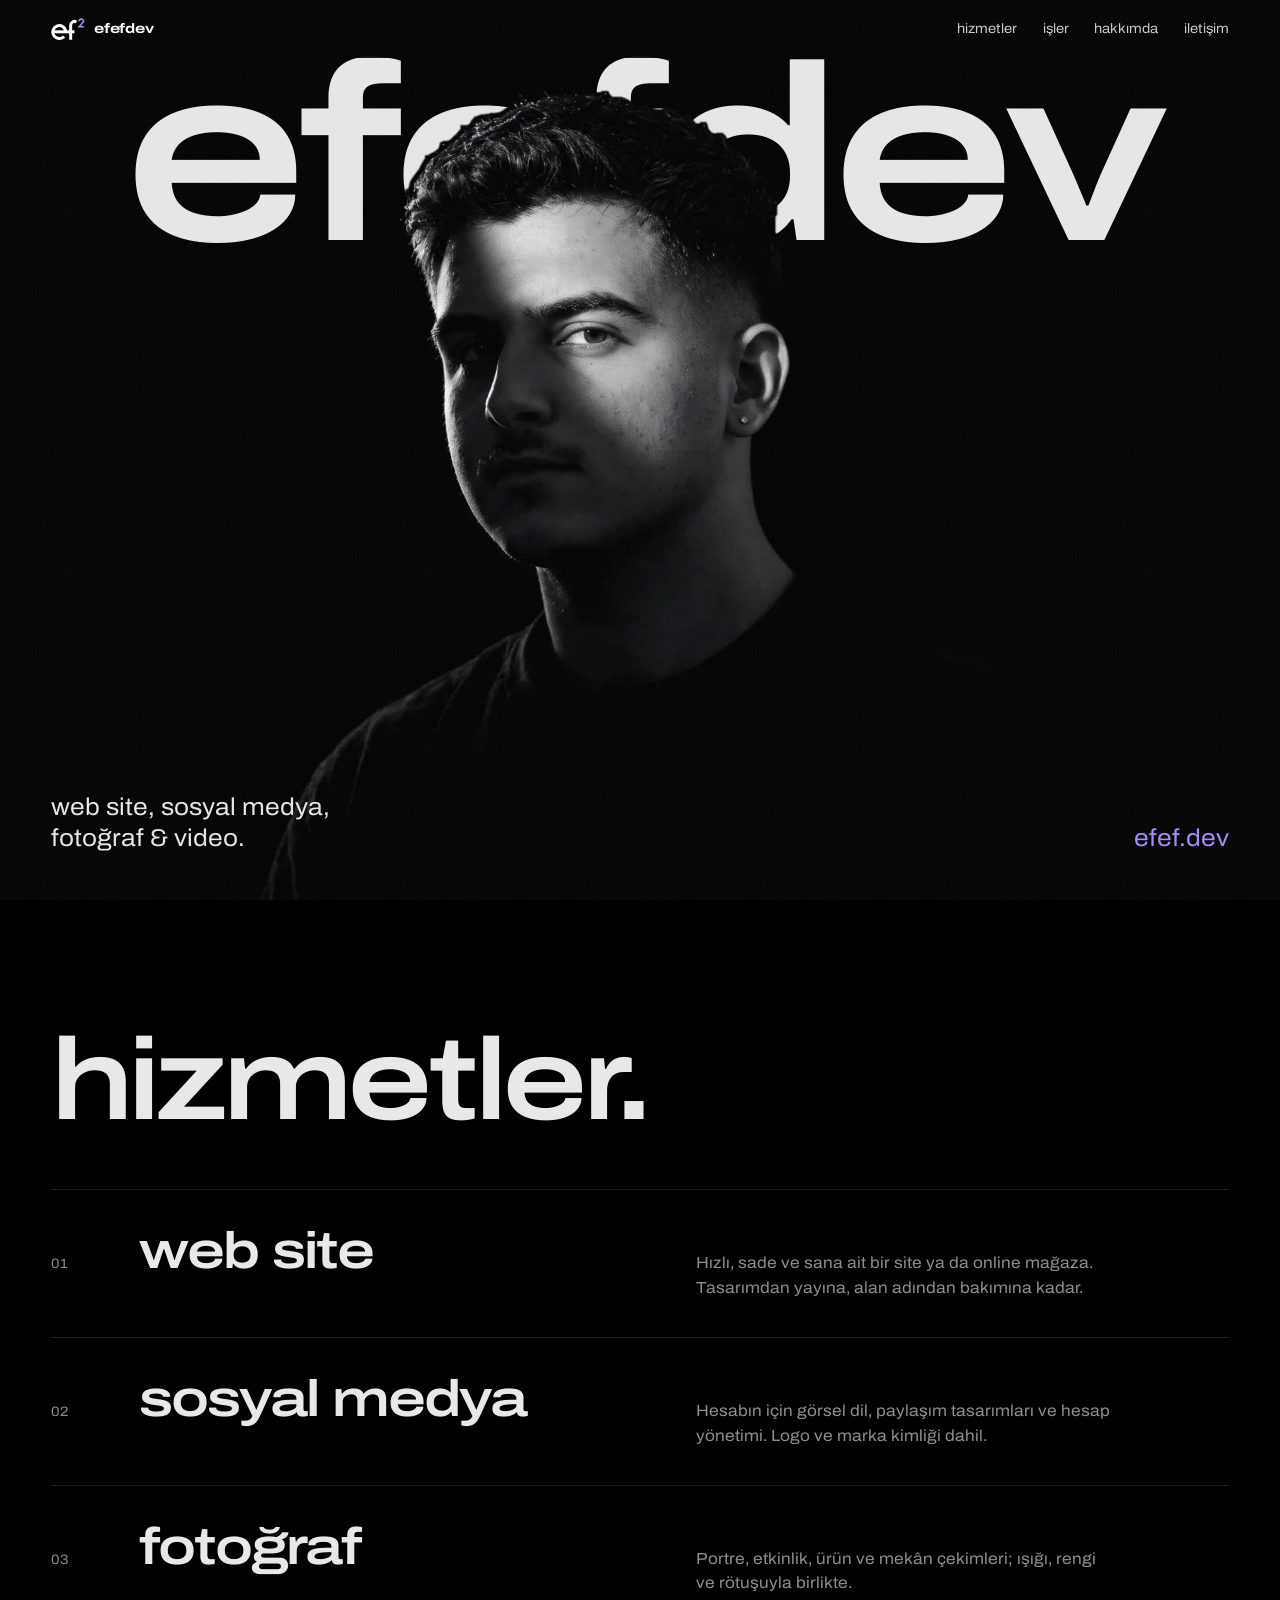
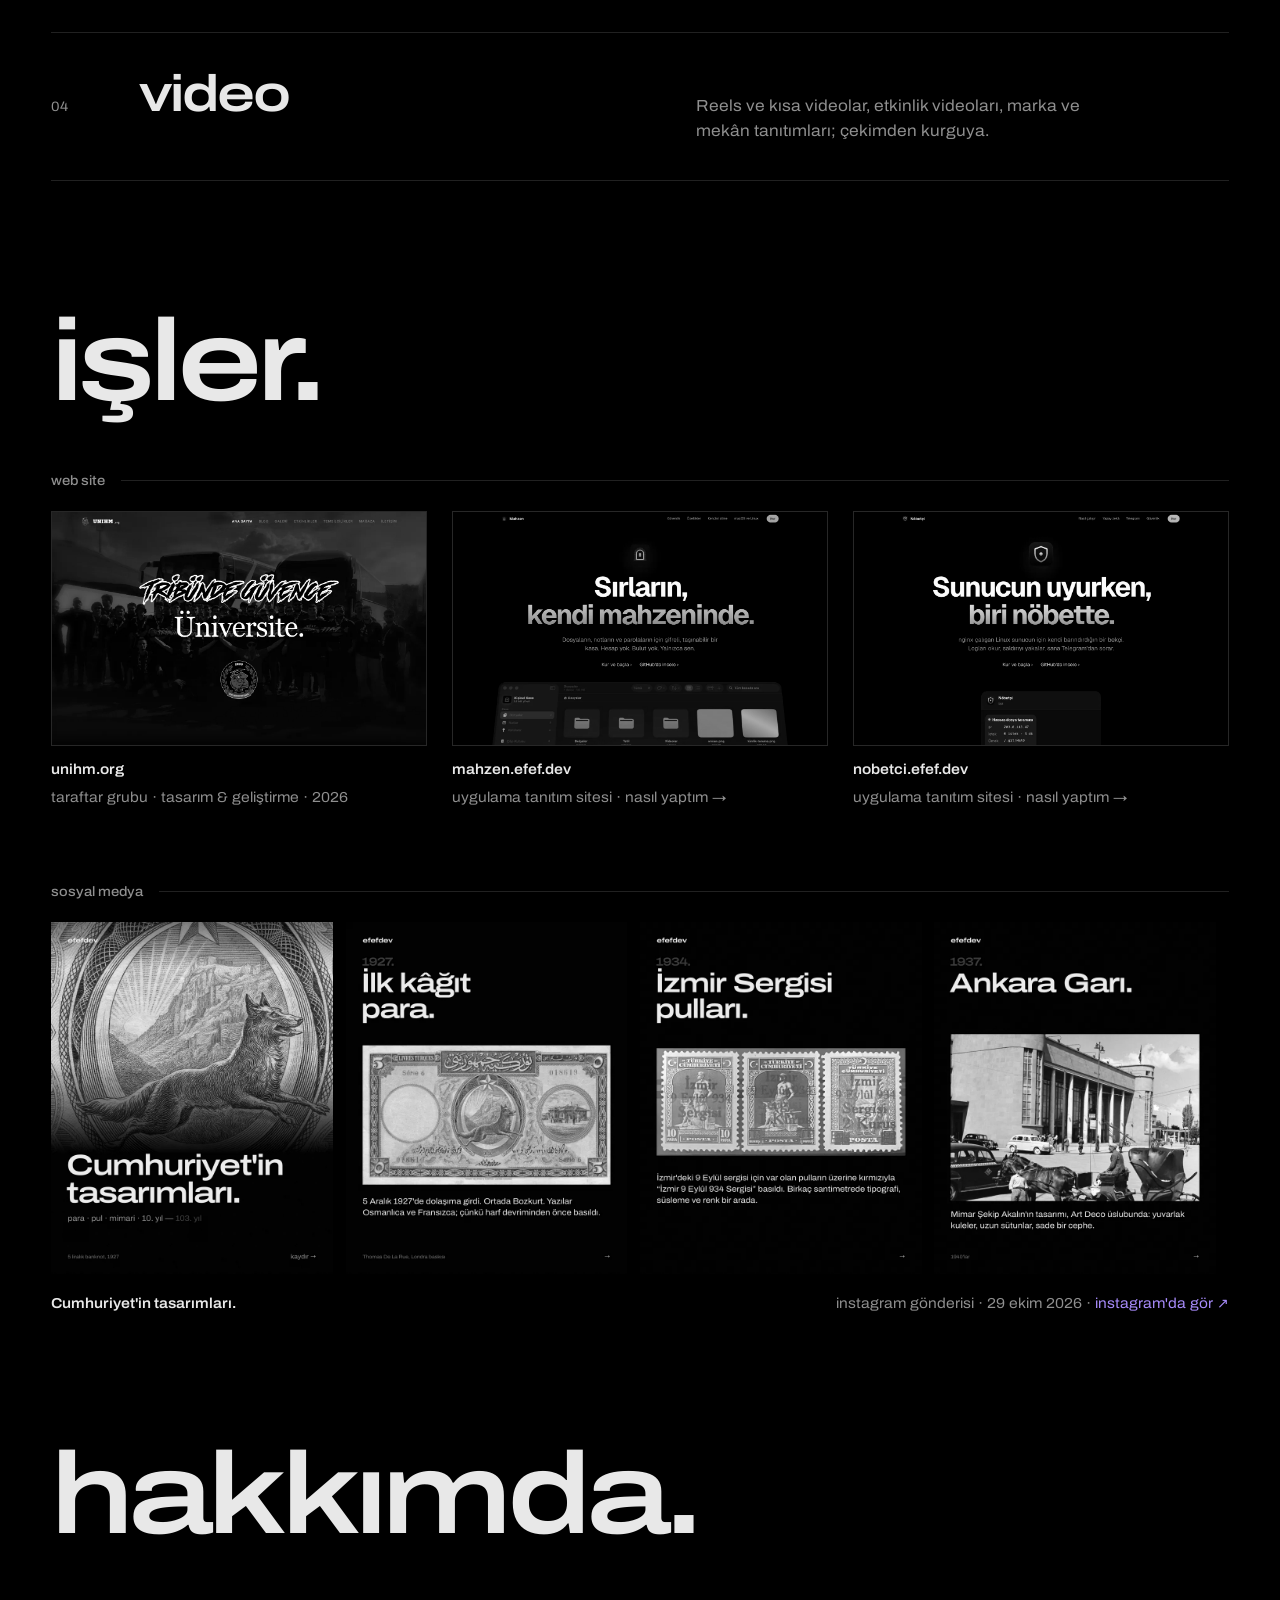
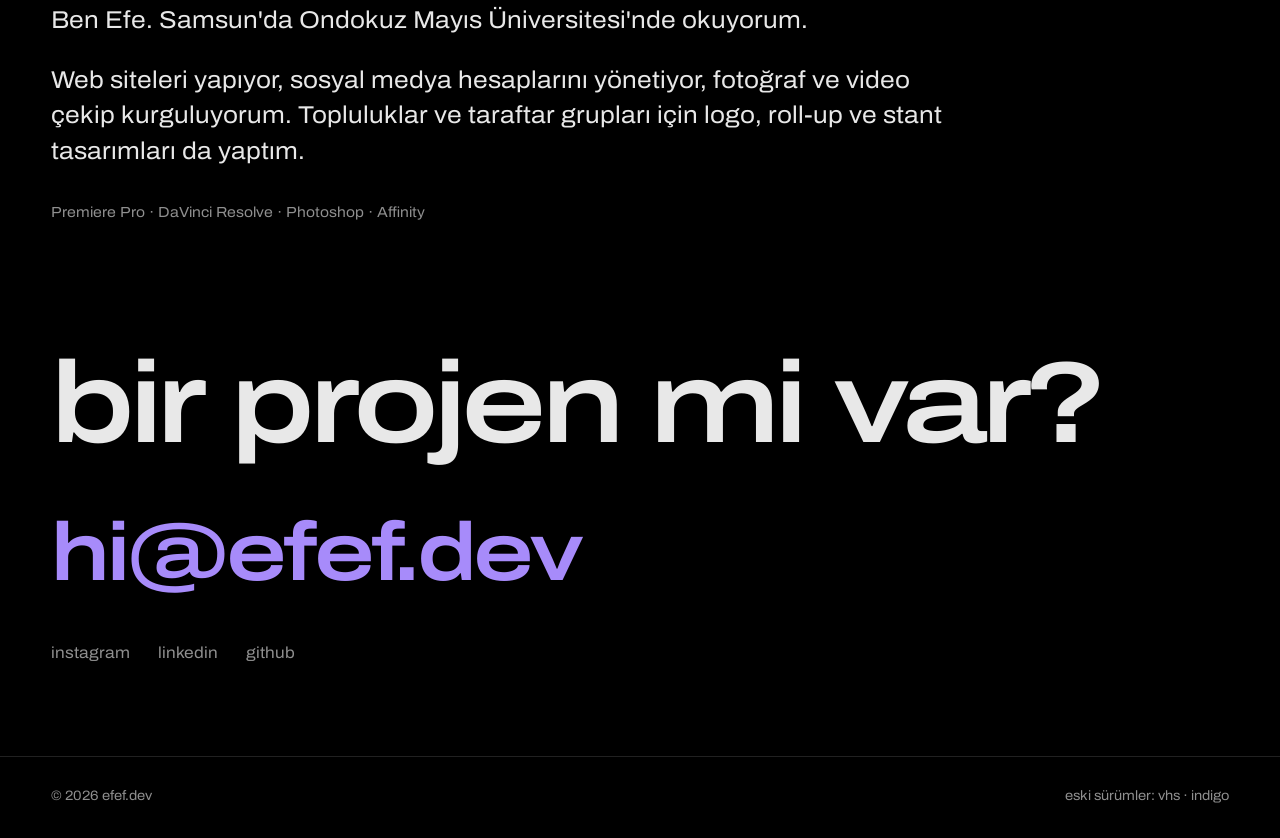
==== index.html @ 39b36b2b "Simge bağlantılarına sürüm eki" ====
<!doctype html>
<html lang="tr">
<head>
  <meta charset="utf-8" />
  <meta name="viewport" content="width=device-width, initial-scale=1, viewport-fit=cover" />
  <title>efefdev — web site, sosyal medya, fotoğraf & video</title>
  <meta name="description" content="Efe Altıntaş — web site, sosyal medya, fotoğraf ve video. Samsun." />
  <meta property="og:type" content="website" />
  <meta property="og:title" content="efefdev — web site, sosyal medya, fotoğraf & video" />
  <meta property="og:description" content="Web site, sosyal medya, fotoğraf & video. Bir projen mi var? hi@efef.dev" />
  <meta property="og:url" content="https://efef.dev/" />
  <meta property="og:image" content="https://efef.dev/img/og-efefdev.jpg" />
  <meta property="og:image:width" content="1200" />
  <meta property="og:image:height" content="630" />
  <meta name="twitter:card" content="summary_large_image" />
  <meta name="theme-color" content="#000000" />
  <link rel="canonical" href="https://efef.dev/" />
  <link rel="icon" href="/img/logo/ef-32.png?v=1" sizes="32x32" />
  <link rel="icon" href="/img/logo/ef.svg?v=1" type="image/svg+xml" />
  <link rel="apple-touch-icon" href="/img/logo/ef2-180.png?v=1" />
  <link rel="preconnect" href="https://fonts.googleapis.com" />
  <link rel="preconnect" href="https://fonts.gstatic.com" crossorigin />
  <link href="https://fonts.googleapis.com/css2?family=Archivo:wdth,wght@100..125,400..700&display=swap" rel="stylesheet" />
  <link rel="preload" as="image" href="/img/v4/portre-1200.webp" imagesrcset="/img/v4/portre-1200.webp 1200w, /img/v4/portre.webp 2000w" imagesizes="(min-aspect-ratio: 1/1) 100vh, (max-aspect-ratio: 4/5) 155vw, 100vw" fetchpriority="high" />
  <link rel="stylesheet" href="/site.css?v=ea5a7d5c" />
</head>
<body>
  <a class="skip" href="#hizmetler">İçeriğe geç</a>

  <nav class="nav" aria-label="Bölümler">
    <a class="nav-logo" href="#top"><svg class="mark" viewBox="16 20 214 140" aria-hidden="true"><g fill="none" stroke="currentColor" stroke-width="19"><path d="M108.5 108A41 41 0 1 0 98 137"/><path d="M27 108H164"/><path d="M140 158V66A24 24 0 0 1 176 45"/></g><path transform="translate(190 24) scale(1.25)" d="M3 13A11 11 0 1 1 21 21L3 41H27" fill="none" stroke="#a78bfa" stroke-width="8"/></svg>efefdev</a>
    <span class="nav-note" id="note" hidden></span>
    <ul>
      <li><a href="#hizmetler">hizmetler</a></li>
      <li><a href="#isler">işler</a></li>
      <li><a href="#hakkimda">hakkımda</a></li>
      <li><a href="#iletisim">iletişim</a></li>
    </ul>
  </nav>

  <header class="hero" id="top">
    <div class="stage">
      <img class="ph" src="/img/v4/portre-1200.webp" srcset="/img/v4/portre-1200.webp 1200w, /img/v4/portre.webp 2000w" sizes="(min-aspect-ratio: 1/1) 100vh, (max-aspect-ratio: 4/5) 155vw, 100vw" width="2000" height="2000" alt="Efe Altıntaş, siyah zemin önünde siyah-beyaz portre" fetchpriority="high" />
      <h1 class="word">efefdev</h1>
      <img class="ph ph-top" src="/img/v4/portre-on-1200.webp" srcset="/img/v4/portre-on-1200.webp 1200w, /img/v4/portre-on.webp 2000w" sizes="(min-aspect-ratio: 1/1) 100vh, (max-aspect-ratio: 4/5) 155vw, 100vw" width="2000" height="2000" alt="" aria-hidden="true" />
    </div>
    <p class="hero-sub">web site, sosyal medya,<br />fotoğraf &amp; video.</p>
    <a class="hero-url" href="#iletisim">efef.dev</a>
  </header>

  <main>
    <section class="sec" id="hizmetler">
      <h2 class="sec-title">hizmetler.</h2>
      <ol class="services">
        <li class="rv">
          <span class="no">01</span>
          <h3>web site</h3>
          <p>Hızlı, sade ve sana ait bir site ya da online mağaza. Tasarımdan yayına, alan adından bakımına kadar.</p>
        </li>
        <li class="rv">
          <span class="no">02</span>
          <h3>sosyal medya</h3>
          <p>Hesabın için görsel dil, paylaşım tasarımları ve hesap yönetimi. Logo ve marka kimliği dahil.</p>
        </li>
        <li class="rv">
          <span class="no">03</span>
          <h3>fotoğraf</h3>
          <p>Portre, etkinlik, ürün ve mekân çekimleri; ışığı, rengi ve rötuşuyla birlikte.</p>
        </li>
        <li class="rv">
          <span class="no">04</span>
          <h3>video</h3>
          <p>Reels ve kısa videolar, etkinlik videoları, marka ve mekân tanıtımları; çekimden kurguya.</p>
        </li>
      </ol>
    </section>

    <section class="sec" id="isler">
      <h2 class="sec-title">işler.</h2>

      <h3 class="group"><span>web site</span></h3>
      <div class="works">
        <a class="work rv" href="https://unihm.org" target="_blank" rel="noopener">
          <img src="/img/v4/isler/unihm.webp" width="1200" height="750" alt="unihm.org ana sayfası" loading="lazy" />
          <span class="work-meta"><b>unihm.org</b><span>taraftar grubu · tasarım &amp; geliştirme · 2026</span></span>
        </a>
        <a class="work rv" href="/projeler/mahzen/">
          <img src="/img/v4/isler/mahzen.webp" width="1200" height="750" alt="mahzen.efef.dev tanıtım sitesi" loading="lazy" />
          <span class="work-meta"><b>mahzen.efef.dev</b><span>uygulama tanıtım sitesi · nasıl yaptım →</span></span>
        </a>
        <a class="work rv" href="/projeler/nobetci/">
          <img src="/img/v4/isler/nobetci.webp" width="1200" height="750" alt="nobetci.efef.dev tanıtım sitesi" loading="lazy" />
          <span class="work-meta"><b>nobetci.efef.dev</b><span>uygulama tanıtım sitesi · nasıl yaptım →</span></span>
        </a>
      </div>

      <h3 class="group"><span>sosyal medya</span></h3>
      <div class="post rv">
        <div class="slides" role="group" aria-label="Cumhuriyet'in tasarımları — 6 kareli Instagram gönderisi, yana kaydır">
          <img src="/img/v4/gonderiler/cumhuriyet/1.webp" data-full="/img/v4/gonderiler/cumhuriyet/1-b.webp" width="720" height="900" alt="Kapak: 1927 kâğıt paradaki bozkurt, üstünde “Cumhuriyet'in tasarımları.”" loading="lazy" />
          <img src="/img/v4/gonderiler/cumhuriyet/2.webp" data-full="/img/v4/gonderiler/cumhuriyet/2-b.webp" width="720" height="900" alt="1927, ilk kâğıt para" loading="lazy" />
          <img src="/img/v4/gonderiler/cumhuriyet/3.webp" data-full="/img/v4/gonderiler/cumhuriyet/3-b.webp" width="720" height="900" alt="1934, İzmir 9 Eylül Sergisi pulları" loading="lazy" />
          <img src="/img/v4/gonderiler/cumhuriyet/4.webp" data-full="/img/v4/gonderiler/cumhuriyet/4-b.webp" width="720" height="900" alt="1937, Ankara Garı" loading="lazy" />
          <img src="/img/v4/gonderiler/cumhuriyet/5.webp" data-full="/img/v4/gonderiler/cumhuriyet/5-b.webp" width="720" height="900" alt="29 Ekim 1933, Onuncu Yıl" loading="lazy" />
          <img src="/img/v4/gonderiler/cumhuriyet/6.webp" data-full="/img/v4/gonderiler/cumhuriyet/6-b.webp" width="720" height="900" alt="Cumhuriyetimizin 103. yılı kutlu olsun." loading="lazy" />
        </div>
        <span class="work-meta"><b>Cumhuriyet'in tasarımları.</b><span>instagram gönderisi · 29 ekim 2026 · <a href="https://www.instagram.com/p/DfFlke-COMx/" target="_blank" rel="noopener">instagram'da gör ↗</a></span></span>
      </div>

    </section>

    <section class="sec about" id="hakkimda">
      <h2 class="sec-title">hakkımda.</h2>
      <div class="about-text rv">
        <p>Ben Efe. Samsun'da Ondokuz Mayıs Üniversitesi'nde okuyorum.</p>
        <p>Web siteleri yapıyor, sosyal medya hesaplarını yönetiyor, fotoğraf ve video çekip kurguluyorum. Topluluklar ve taraftar grupları için logo, roll-up ve stant tasarımları da yaptım.</p>
        <p class="tools" lang="en">Premiere Pro · DaVinci Resolve · Photoshop · Affinity</p>
      </div>
    </section>

    <section class="sec contact" id="iletisim">
      <h2 class="sec-title">bir projen mi var?</h2>
      <a class="mail" href="mailto:hi@efef.dev">hi@efef.dev</a>
      <ul class="links">
        <li><a href="https://www.instagram.com/efefdev" target="_blank" rel="noopener">instagram</a></li>
        <li><a href="https://www.linkedin.com/in/efealtintas" target="_blank" rel="noopener">linkedin</a></li>
        <li><a href="https://github.com/efefdev" target="_blank" rel="noopener">github</a></li>
      </ul>
    </section>
  </main>

  <footer class="foot">
    <span>© 2026 efef.dev</span>
    <span>eski sürümler: <a href="/v3/">vhs</a> · <a href="/v2/">indigo</a></span>
  </footer>

  <div class="toast" id="toast" role="status" aria-live="polite" hidden></div>
  <dialog class="lb" id="lb" aria-label="Gönderi kareleri">
    <div class="lb-track"></div>
    <button class="lb-x" type="button" aria-label="Kapat">kapat ✕</button>
    <button class="lb-prev" type="button" aria-label="Önceki kare">←</button>
    <button class="lb-next" type="button" aria-label="Sonraki kare">→</button>
    <span class="lb-n" aria-live="polite"></span>
  </dialog>
  <script src="/site.js?v=0954f9c0"></script>
</body>
</html>
---- site.css ----
/* efef.dev — siyah-beyaz portre, dev geniş yazı, köşelerde küçük metin; tek vurgu mor. */
:root {
  --bg: #000;
  --ink: #e8e8e8;
  --muted: #8f8f8f;
  --line: rgba(232, 232, 232, 0.14);
  --accent: #a78bfa;
  --wide: "Archivo", "Arial Black", sans-serif;
  --pad: clamp(16px, 4vw, 56px);
  color-scheme: dark;
}

* { box-sizing: border-box; margin: 0; padding: 0; }
html { scroll-behavior: smooth; }
body { background: var(--bg); color: var(--ink); font-family: var(--wide); font-stretch: 108%; font-size: clamp(1rem, 1.1vw, 1.125rem); line-height: 1.55; -webkit-font-smoothing: antialiased; overflow-x: hidden; }
a { color: inherit; text-decoration: none; }
img, video { display: block; max-width: 100%; height: auto; }
:focus-visible { outline: 2px solid var(--accent); outline-offset: 4px; }
::selection { background: var(--accent); color: #000; }
.skip { position: fixed; left: 16px; top: -60px; z-index: 100; padding: 10px 16px; background: var(--ink); color: #000; }
.skip:focus { top: 16px; }

/* ince film greni: fotoğraftaki dokuyu bütün sayfaya yayar */
body::after { content: ""; position: fixed; inset: 0; z-index: 90; pointer-events: none; opacity: 0.07;
  background-image: url("data:image/svg+xml,%3Csvg xmlns='http://www.w3.org/2000/svg' width='180' height='180'%3E%3Cfilter id='n'%3E%3CfeTurbulence type='fractalNoise' baseFrequency='.85' numOctaves='2' stitchTiles='stitch'/%3E%3C/filter%3E%3Crect width='180' height='180' filter='url(%23n)'/%3E%3C/svg%3E"); }

/* ---------- üst menü ---------- */
.nav { position: fixed; z-index: 50; inset: 0 0 auto; display: flex; align-items: center; gap: 18px; padding: 18px var(--pad); color: #fff; font-size: 0.85rem; background: rgba(0, 0, 0, 0.78); -webkit-backdrop-filter: blur(10px); backdrop-filter: blur(10px); }
.nav-logo { font-weight: 700; font-stretch: 125%; letter-spacing: -0.02em; }
.nav-note { color: #fff; opacity: 0.7; font-size: 0.78rem; }
.nav ul { display: flex; gap: clamp(12px, 2vw, 28px); margin-left: auto; list-style: none; }
.nav ul a { opacity: 0.8; transition: opacity 0.2s; }
.nav ul a:hover { opacity: 1; }
/* telefonda yalnız logo var: menü sabit kalmasın, sayfayla birlikte kaysın; arkasında bant olmasın */
@media (max-width: 640px) { .nav { position: absolute; background: none; -webkit-backdrop-filter: none; backdrop-filter: none; } .nav ul { display: none; } }

/* ---------- giriş: yazı başın arkasından geçer (portre · yazı · başın saydam kopyası) ---------- */
.hero { position: relative; min-height: 100svh; overflow: hidden; --s: min(100svh, 100vw); --top: 0px; }
.stage { position: absolute; top: var(--top); left: 50%; width: var(--s); height: var(--s); transform: translateX(-50%); }
.ph { position: absolute; inset: 0; width: 100%; height: 100%; object-fit: cover; user-select: none; -webkit-user-drag: none; }
.word { position: absolute; z-index: 1; left: 50%; top: calc(var(--s) * 0.035); transform: translateX(-50%); width: 94vw; text-align: center;
  font-weight: 600; font-stretch: 125%; font-size: min(19.5vw, calc(var(--s) * 0.36)); line-height: 1; letter-spacing: -0.045em; color: var(--ink); white-space: nowrap; }
.ph-top { z-index: 2; pointer-events: none; }
.hero-sub, .hero-url { position: absolute; z-index: 3; bottom: clamp(22px, 5vh, 56px); font-size: clamp(1.05rem, 1.9vw, 1.6rem); line-height: 1.3; }
.hero-sub { left: var(--pad); }
.hero-url { right: var(--pad); color: var(--accent); }
.hero-url:hover { text-decoration: underline; text-underline-offset: 6px; }
/* telefonda giriş tüm ekranı kaplasın: portre ekrandan geniş (kenarlar zaten siyah), altındaki bölüm görünmesin */
@media (max-aspect-ratio: 4/5) {
  .hero { --top: 56px; --s: min(155vw, calc(100svh - 150px)); min-height: 100svh; }
  .hero-sub, .hero-url { bottom: 32px; }
}

/* ---------- bölümler ---------- */
.sec { padding: clamp(80px, 14vh, 160px) var(--pad) 0; }
.sec-title { font-weight: 600; font-stretch: 125%; font-size: clamp(2.6rem, 9vw, 8.5rem); line-height: 0.95; letter-spacing: -0.045em; margin-bottom: clamp(36px, 6vh, 72px); }

.services { list-style: none; border-top: 1px solid var(--line); }
.services li { display: grid; grid-template-columns: 4rem 1fr 1fr; gap: 24px; align-items: baseline; padding: clamp(22px, 4vh, 40px) 0; border-bottom: 1px solid var(--line); }
.services .no { color: var(--muted); font-size: 0.85rem; }
.services h3 { font-weight: 600; font-stretch: 125%; font-size: clamp(1.6rem, 4vw, 3.4rem); letter-spacing: -0.04em; line-height: 1; }
.services p { color: var(--muted); max-width: 42ch; }
@media (max-width: 760px) { .services li { grid-template-columns: 2.6rem 1fr; } .services p { grid-column: 2; } }

.group { margin: clamp(48px, 8vh, 96px) 0 20px; font-weight: 500; font-size: 0.85rem; color: var(--muted); display: flex; align-items: center; gap: 16px; }
.group::after { content: ""; flex: 1; height: 1px; background: var(--line); }
.group:first-of-type { margin-top: 0; }

.works { display: grid; grid-template-columns: repeat(auto-fit, minmax(min(100%, 340px), 1fr)); gap: clamp(16px, 2vw, 28px); }
.work img, .reel video, .frames img { filter: grayscale(1) contrast(1.05); transition: filter 0.5s ease; background: #0c0c0c; }
.work:hover img, .work:focus-visible img, .reel:hover video, .frames img:hover { filter: none; }
.work img { aspect-ratio: 16 / 10; object-fit: cover; object-position: top; border: 1px solid var(--line); }
.work-meta { display: flex; flex-wrap: wrap; justify-content: space-between; gap: 6px 16px; padding-top: 12px; font-size: 0.9rem; }
.work-meta b { font-weight: 600; }
.work-meta span { color: var(--muted); }
.work-meta a { color: var(--accent); }


.post + .post { margin-top: clamp(32px, 5vw, 56px); }
.slides { display: grid; grid-auto-flow: column; grid-auto-columns: clamp(220px, 22vw, 320px); gap: clamp(8px, 1vw, 14px); overflow-x: auto; scroll-snap-type: x mandatory; overscroll-behavior-x: contain; scrollbar-width: thin; scrollbar-color: #333 transparent; padding-bottom: 6px; }
.slides img { cursor: zoom-in; width: 100%; aspect-ratio: 4 / 5; object-fit: cover; scroll-snap-align: start; filter: grayscale(1) contrast(1.05); transition: filter 0.5s ease; background: #0c0c0c; }
.slides img:hover, .slides img:focus-visible { filter: none; }
.slides img:focus-visible { outline: 1px solid var(--accent); outline-offset: -1px; }
@media (max-width: 760px) { .slides { grid-auto-columns: 72vw; } }

/* büyütülmüş gönderi: kareler yine yana kayar */
.lb { width: 100vw; height: 100svh; max-width: none; max-height: none; margin: 0; padding: 0; border: 0; background: rgba(0, 0, 0, 0.97); color: var(--ink); overflow: hidden; }
.lb::backdrop { background: rgba(0, 0, 0, 0.6); }
.lb-track { display: flex; height: 100%; overflow-x: auto; scroll-snap-type: x mandatory; scrollbar-width: none; overscroll-behavior: contain; }
.lb-track::-webkit-scrollbar { display: none; }
.lb-track figure { flex: 0 0 100%; display: grid; place-items: center; padding: 64px var(--pad); scroll-snap-align: center; scroll-snap-stop: always; }
.lb-track img { max-width: 100%; max-height: calc(100svh - 128px); width: auto; height: auto; aspect-ratio: 4 / 5; object-fit: contain; background: #0c0c0c; }
.lb button { position: absolute; z-index: 2; background: none; border: 0; color: var(--ink); font: 500 0.9rem/1 var(--wide); cursor: pointer; padding: 14px; }
.lb button:hover, .lb button:focus-visible { color: var(--accent); }
.lb-x { top: 8px; right: calc(var(--pad) - 14px); }
.lb-prev, .lb-next { top: 50%; transform: translateY(-50%); font-size: 1.6rem !important; }
.lb-prev { left: calc(var(--pad) - 14px); }
.lb-next { right: calc(var(--pad) - 14px); }
.lb-prev:disabled, .lb-next:disabled { opacity: 0.2; cursor: default; color: var(--ink); }
.lb-n { position: absolute; left: 50%; bottom: 22px; transform: translateX(-50%); font-size: 0.85rem; color: var(--muted); font-variant-numeric: tabular-nums; }
@media (hover: none) { .lb-prev, .lb-next { display: none; } }

.reel video { width: 100%; aspect-ratio: 16 / 9; object-fit: cover; }
.frames { display: grid; grid-template-columns: repeat(4, 1fr); gap: clamp(8px, 1vw, 14px); }
.frames img { aspect-ratio: 760 / 406; object-fit: cover; }
@media (max-width: 760px) { .frames { grid-template-columns: repeat(2, 1fr); } }

.about-text { display: grid; gap: 1em; max-width: 60ch; font-size: clamp(1.15rem, 1.9vw, 1.6rem); line-height: 1.45; }
.about-text .tools { font-size: 0.6em; color: var(--muted); margin-top: 0.6em; }

.contact { padding-bottom: clamp(60px, 10vh, 120px); }
.mail { display: inline-block; font-weight: 600; font-stretch: 125%; font-size: clamp(1.8rem, 6.4vw, 6rem); letter-spacing: -0.045em; line-height: 1; color: var(--accent); border-bottom: 2px solid transparent; transition: border-color 0.2s; }
.mail:hover { border-color: currentColor; }
.links { display: flex; flex-wrap: wrap; gap: 12px 28px; list-style: none; margin-top: clamp(28px, 5vh, 48px); color: var(--muted); }
.links a:hover { color: var(--ink); }

.foot { display: flex; flex-wrap: wrap; justify-content: space-between; gap: 10px 24px; padding: 28px var(--pad) 32px; border-top: 1px solid var(--line); color: var(--muted); font-size: 0.85rem; }
.foot a:hover { color: var(--ink); }

/* ---------- "nasıl yaptım" sayfaları ---------- */
.case-hero { padding: clamp(110px, 18vh, 200px) var(--pad) 0; }
.case-hero .back, .case-hero .eyebrow { color: var(--muted); font-size: 0.9rem; }
.case-hero .back:hover { color: var(--ink); }
.case-hero .eyebrow { margin-top: clamp(28px, 6vh, 56px); }
.case-hero h1 { font-weight: 600; font-stretch: 125%; font-size: clamp(3.4rem, 15vw, 14rem); line-height: 0.9; letter-spacing: -0.055em; margin: 10px 0 18px -0.03em; }
.case-hero .hook { font-size: clamp(1.3rem, 2.8vw, 2.4rem); line-height: 1.2; max-width: 30ch; }
.case-meta { display: flex; flex-wrap: wrap; gap: 10px 28px; margin-top: 28px; color: var(--muted); font-size: 0.95rem; }
.case-meta a { color: var(--accent); }
.case-meta a:hover { text-decoration: underline; text-underline-offset: 5px; }
.case-sec { display: grid; grid-template-columns: minmax(0, 1fr) minmax(0, 2.2fr); gap: 24px clamp(24px, 5vw, 80px); padding-top: clamp(64px, 11vh, 120px); }
.case-sec > * { grid-column: 2; }
.case-h { grid-column: 1 !important; grid-row: 1 / span 9; font-weight: 600; font-stretch: 125%; font-size: clamp(1.5rem, 2.8vw, 2.6rem); letter-spacing: -0.04em; line-height: 1; padding-top: 4px; }
@media (max-width: 760px) { .case-sec { grid-template-columns: 1fr; } .case-sec > *, .case-h { grid-column: 1 !important; grid-row: auto; } }
.prose { display: grid; gap: 1em; max-width: 64ch; font-size: clamp(1rem, 1.3vw, 1.2rem); }
.prose strong { font-weight: 600; color: #fff; }
.prose ul { display: grid; gap: 0.7em; padding-left: 1.1em; }
.prose code, .decision code, .spec code { font-family: ui-monospace, SFMono-Regular, Menlo, monospace; font-size: 0.88em; color: #fff; }
.case-body a, .prose a { color: var(--accent); }
.quote { margin-top: 28px; padding-left: 20px; border-left: 2px solid var(--accent); font-size: clamp(1.1rem, 1.8vw, 1.5rem); line-height: 1.4; max-width: 46ch; }
.spec { width: 100%; border-collapse: collapse; }
.spec th, .spec td { text-align: left; vertical-align: top; padding: 18px 0; border-top: 1px solid var(--line); }
.spec tr:last-child th, .spec tr:last-child td { border-bottom: 1px solid var(--line); }
.spec th { width: 32%; padding-right: 24px; font-weight: 500; color: var(--muted); }
.spec strong { font-weight: 600; }
@media (max-width: 560px) { .spec th, .spec td { display: block; width: auto; } .spec td { border-top: 0; padding-top: 0; } }
.decisions { display: grid; grid-template-columns: repeat(auto-fit, minmax(min(100%, 280px), 1fr)); gap: 0 clamp(20px, 3vw, 40px); }
.decision { padding: 22px 0 26px; border-top: 1px solid var(--line); }
.decision .n { color: var(--muted); font-size: 0.85rem; }
.decision h3 { margin: 10px 0 8px; font-weight: 600; font-stretch: 115%; font-size: 1.2rem; letter-spacing: -0.02em; line-height: 1.2; }
.decision p { color: var(--muted); }
.shots { display: grid; grid-template-columns: repeat(auto-fit, minmax(min(100%, 320px), 1fr)); gap: clamp(16px, 2vw, 28px); }
.shots img { border: 1px solid var(--line); filter: grayscale(1); transition: filter 0.5s ease; }
.shots figure:hover img { filter: none; }
.shots figcaption { padding-top: 10px; color: var(--muted); font-size: 0.9rem; }
.next { display: flex; flex-wrap: wrap; justify-content: space-between; gap: 16px; margin-top: clamp(48px, 8vh, 88px); font-size: 1.05rem; }
.next a { border-bottom: 1px solid transparent; transition: border-color 0.2s; }
.next a:hover { border-color: currentColor; }
.next-case { color: var(--accent); }
.case-page main { padding-bottom: clamp(60px, 10vh, 120px); }

/* belirme: içerik hiçbir zaman görünmez olmaz, yalnızca hafifçe yerine oturur */
.rv { transform: translateY(14px); transition: transform 0.7s cubic-bezier(0.2, 0.8, 0.2, 1); }
.rv.in { transform: none; }

.toast { position: fixed; z-index: 95; left: 50%; bottom: 24px; transform: translateX(-50%); padding: 12px 18px; background: var(--ink); color: #000; font-size: 0.9rem; font-weight: 500; white-space: nowrap; transition: opacity 0.4s; }
.toast.out { opacity: 0; }

@media (prefers-reduced-motion: reduce) {
  html { scroll-behavior: auto; }
  .rv { transform: none; transition: none; }
  .work img, .reel video, .frames img, .slides img { transition: none; }
}

/* ef² işareti menüde yazının solunda (logo/kilavuz.jpg) */
.nav-logo { display: inline-flex; align-items: center; gap: 9px; }
.nav-logo .mark { width: 34px; height: 22px; flex: none; }
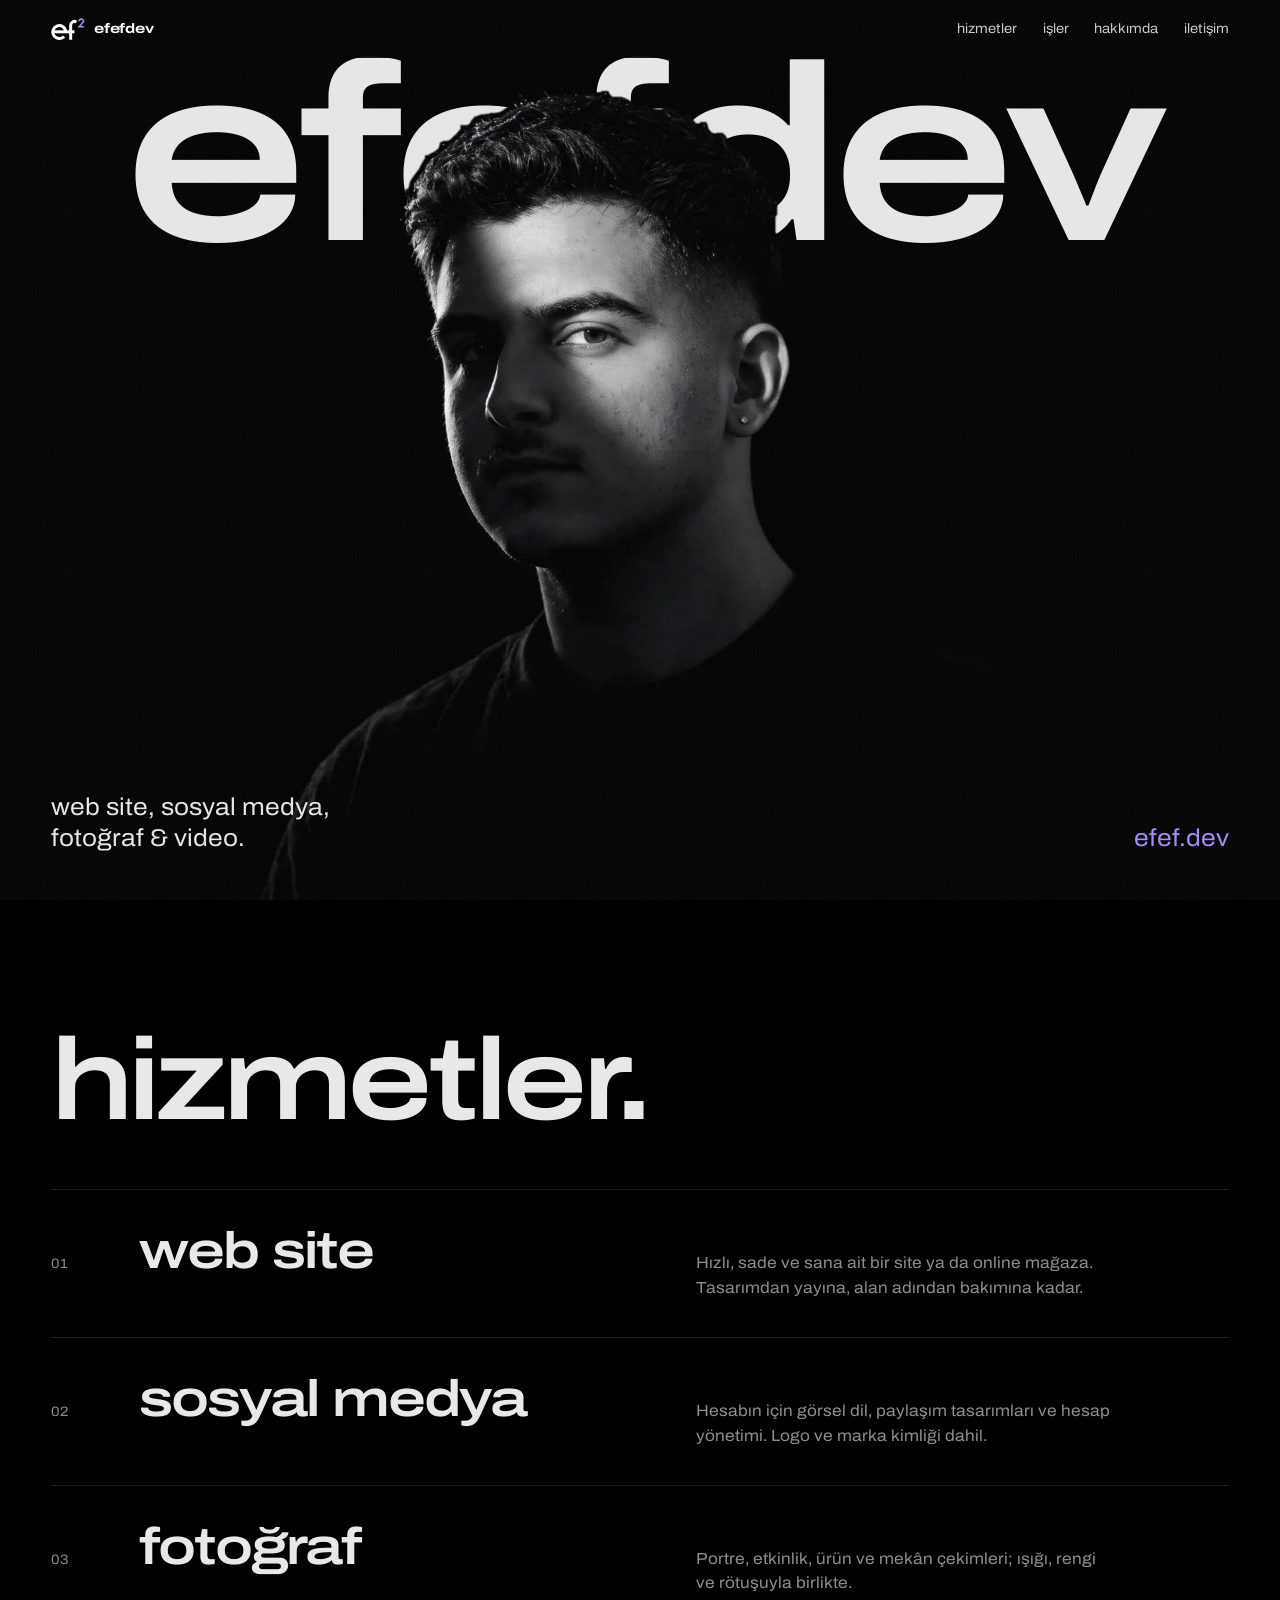
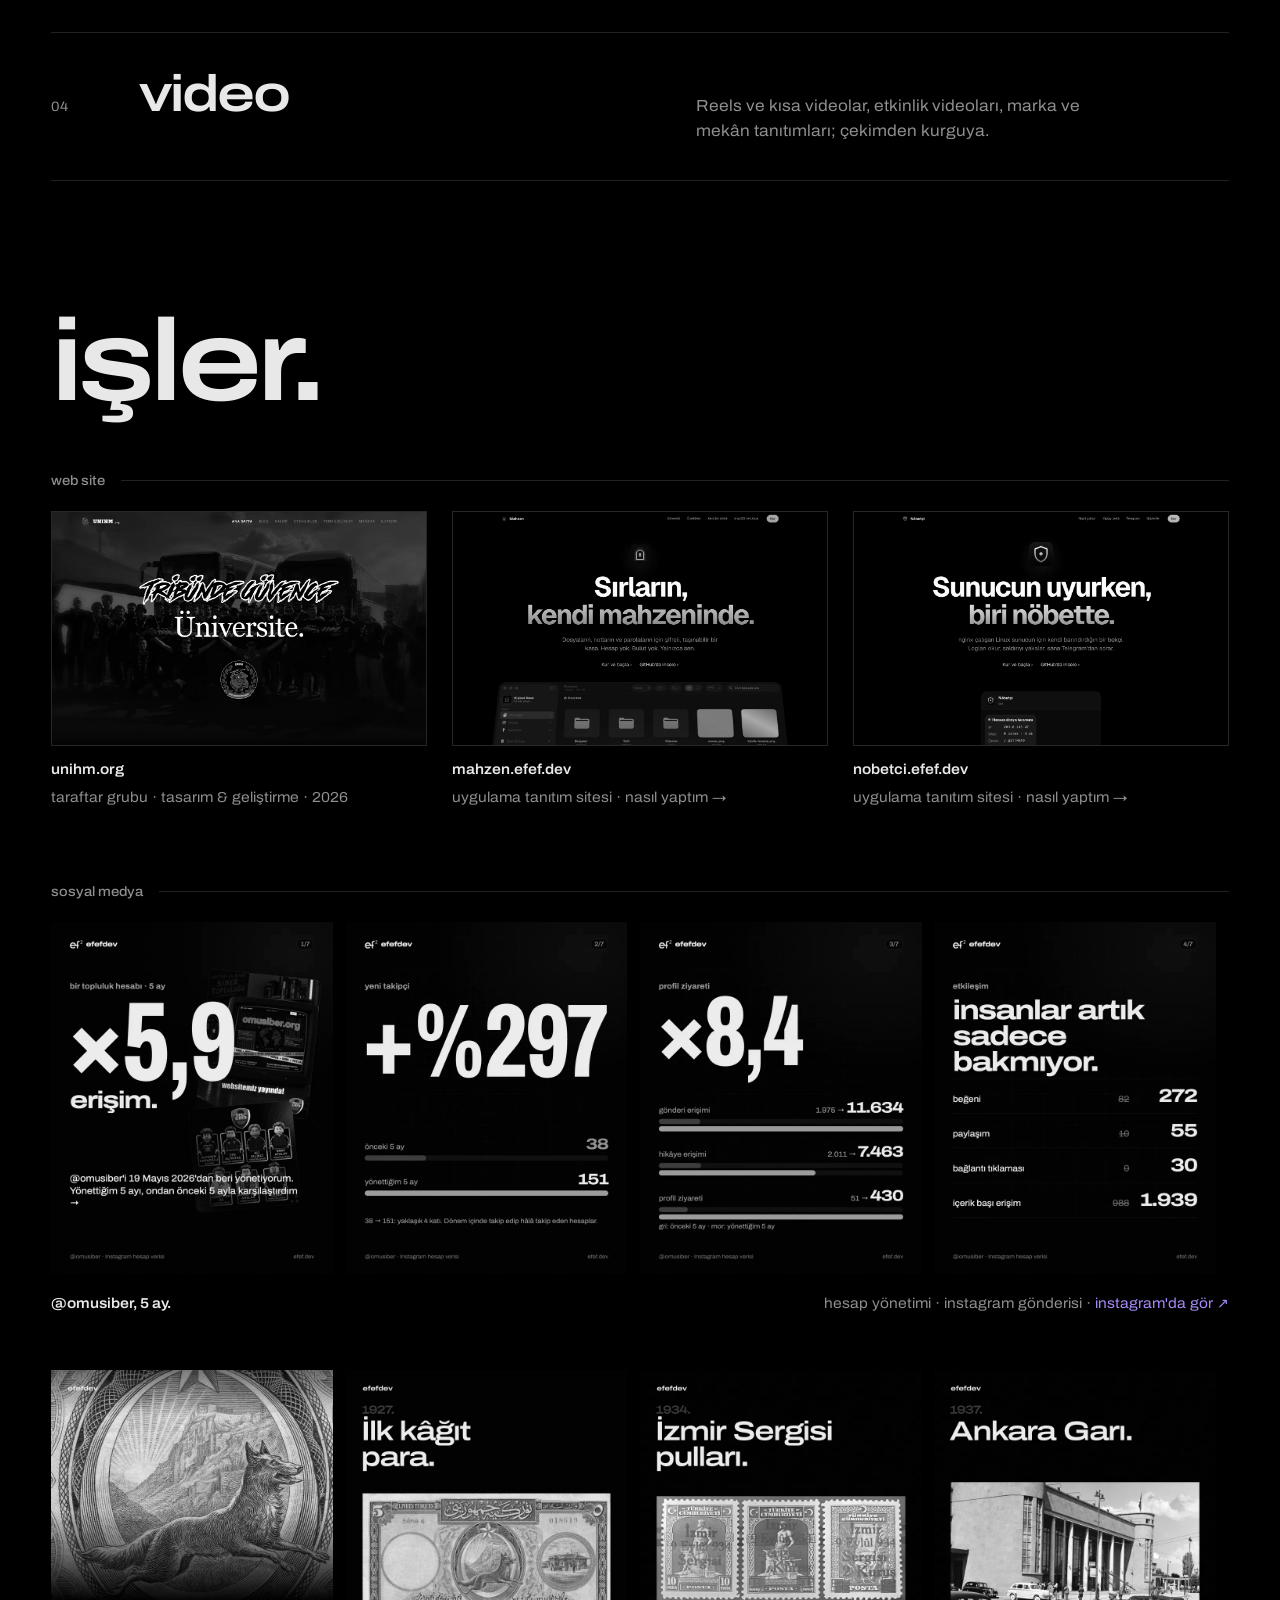
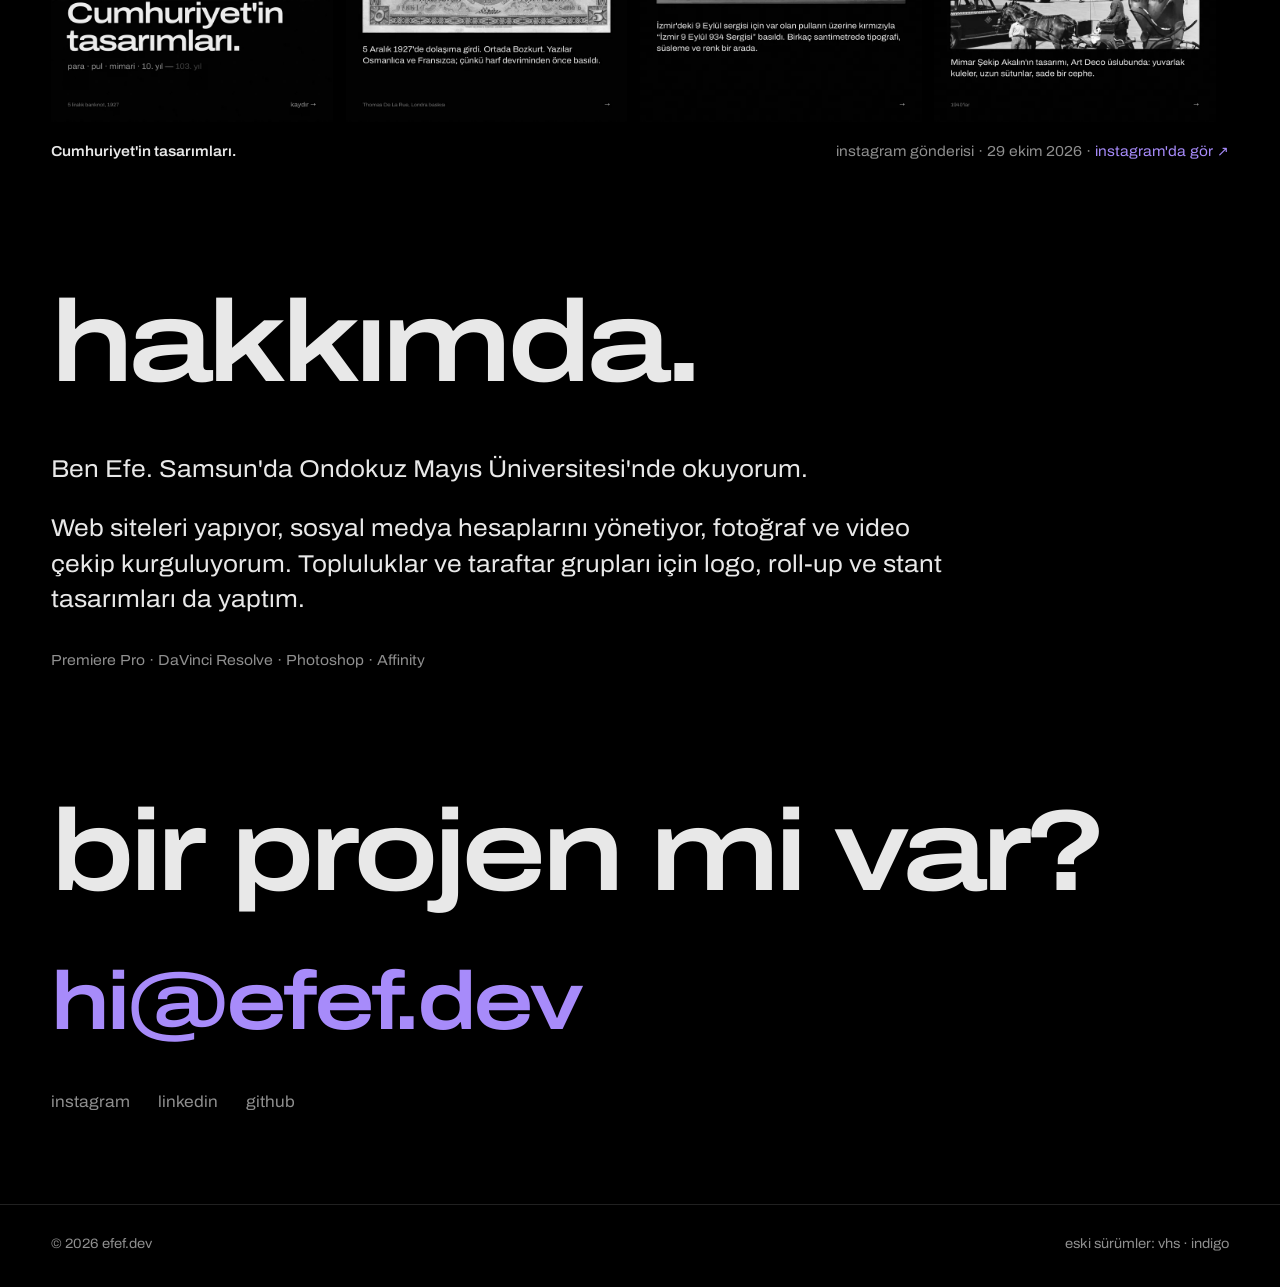
==== commit 1a082ab0: "İşler > sosyal medya: @omusiber 5 ay gönderisi (7 kare) eklendi" ====
--- a/index.html
+++ b/index.html
@@ -96,6 +96,18 @@
 
       <h3 class="group"><span>sosyal medya</span></h3>
       <div class="post rv">
+        <div class="slides" role="group" aria-label="@omusiber hesap yönetimi, 5 ayın sonuçları — 7 kareli Instagram gönderisi, yana kaydır">
+          <img src="/img/v4/gonderiler/omusiber/1.webp" data-full="/img/v4/gonderiler/omusiber/1-b.webp" width="720" height="900" alt="Kapak: bir topluluk hesabı, 5 ay — ×5,9 erişim." loading="lazy" />
+          <img src="/img/v4/gonderiler/omusiber/2.webp" data-full="/img/v4/gonderiler/omusiber/2-b.webp" width="720" height="900" alt="Yeni takipçi +%297: önceki 5 ay 38, yönettiğim 5 ay 151" loading="lazy" />
+          <img src="/img/v4/gonderiler/omusiber/3.webp" data-full="/img/v4/gonderiler/omusiber/3-b.webp" width="720" height="900" alt="Profil ziyareti ×8,4; gönderi ve hikâye erişimi" loading="lazy" />
+          <img src="/img/v4/gonderiler/omusiber/4.webp" data-full="/img/v4/gonderiler/omusiber/4-b.webp" width="720" height="900" alt="Etkileşim: beğeni, paylaşım, bağlantı tıklaması, içerik başı erişim" loading="lazy" />
+          <img src="/img/v4/gonderiler/omusiber/5.webp" data-full="/img/v4/gonderiler/omusiber/5-b.webp" width="720" height="900" alt="Bu dönemde tasarladıklarım: omusiber.org lansmanı ve yönetim kadrosu" loading="lazy" />
+          <img src="/img/v4/gonderiler/omusiber/6.webp" data-full="/img/v4/gonderiler/omusiber/6-b.webp" width="720" height="900" alt="Ne değişti: düzenli paylaşım, her etkinliğe iki içerik, tek görsel dil, ortak gönderiler, site ve bağlantı" loading="lazy" />
+          <img src="/img/v4/gonderiler/omusiber/7.webp" data-full="/img/v4/gonderiler/omusiber/7-b.webp" width="720" height="900" alt="Son 90 gün: 47 kat daha fazla reels etkileşimi" loading="lazy" />
+        </div>
+        <span class="work-meta"><b>@omusiber, 5 ay.</b><span>hesap yönetimi · instagram gönderisi · <a href="https://www.instagram.com/p/DfKG4V3iF2U/" target="_blank" rel="noopener">instagram'da gör ↗</a></span></span>
+      </div>
+      <div class="post rv">
         <div class="slides" role="group" aria-label="Cumhuriyet'in tasarımları — 6 kareli Instagram gönderisi, yana kaydır">
           <img src="/img/v4/gonderiler/cumhuriyet/1.webp" data-full="/img/v4/gonderiler/cumhuriyet/1-b.webp" width="720" height="900" alt="Kapak: 1927 kâğıt paradaki bozkurt, üstünde “Cumhuriyet'in tasarımları.”" loading="lazy" />
           <img src="/img/v4/gonderiler/cumhuriyet/2.webp" data-full="/img/v4/gonderiler/cumhuriyet/2-b.webp" width="720" height="900" alt="1927, ilk kâğıt para" loading="lazy" />
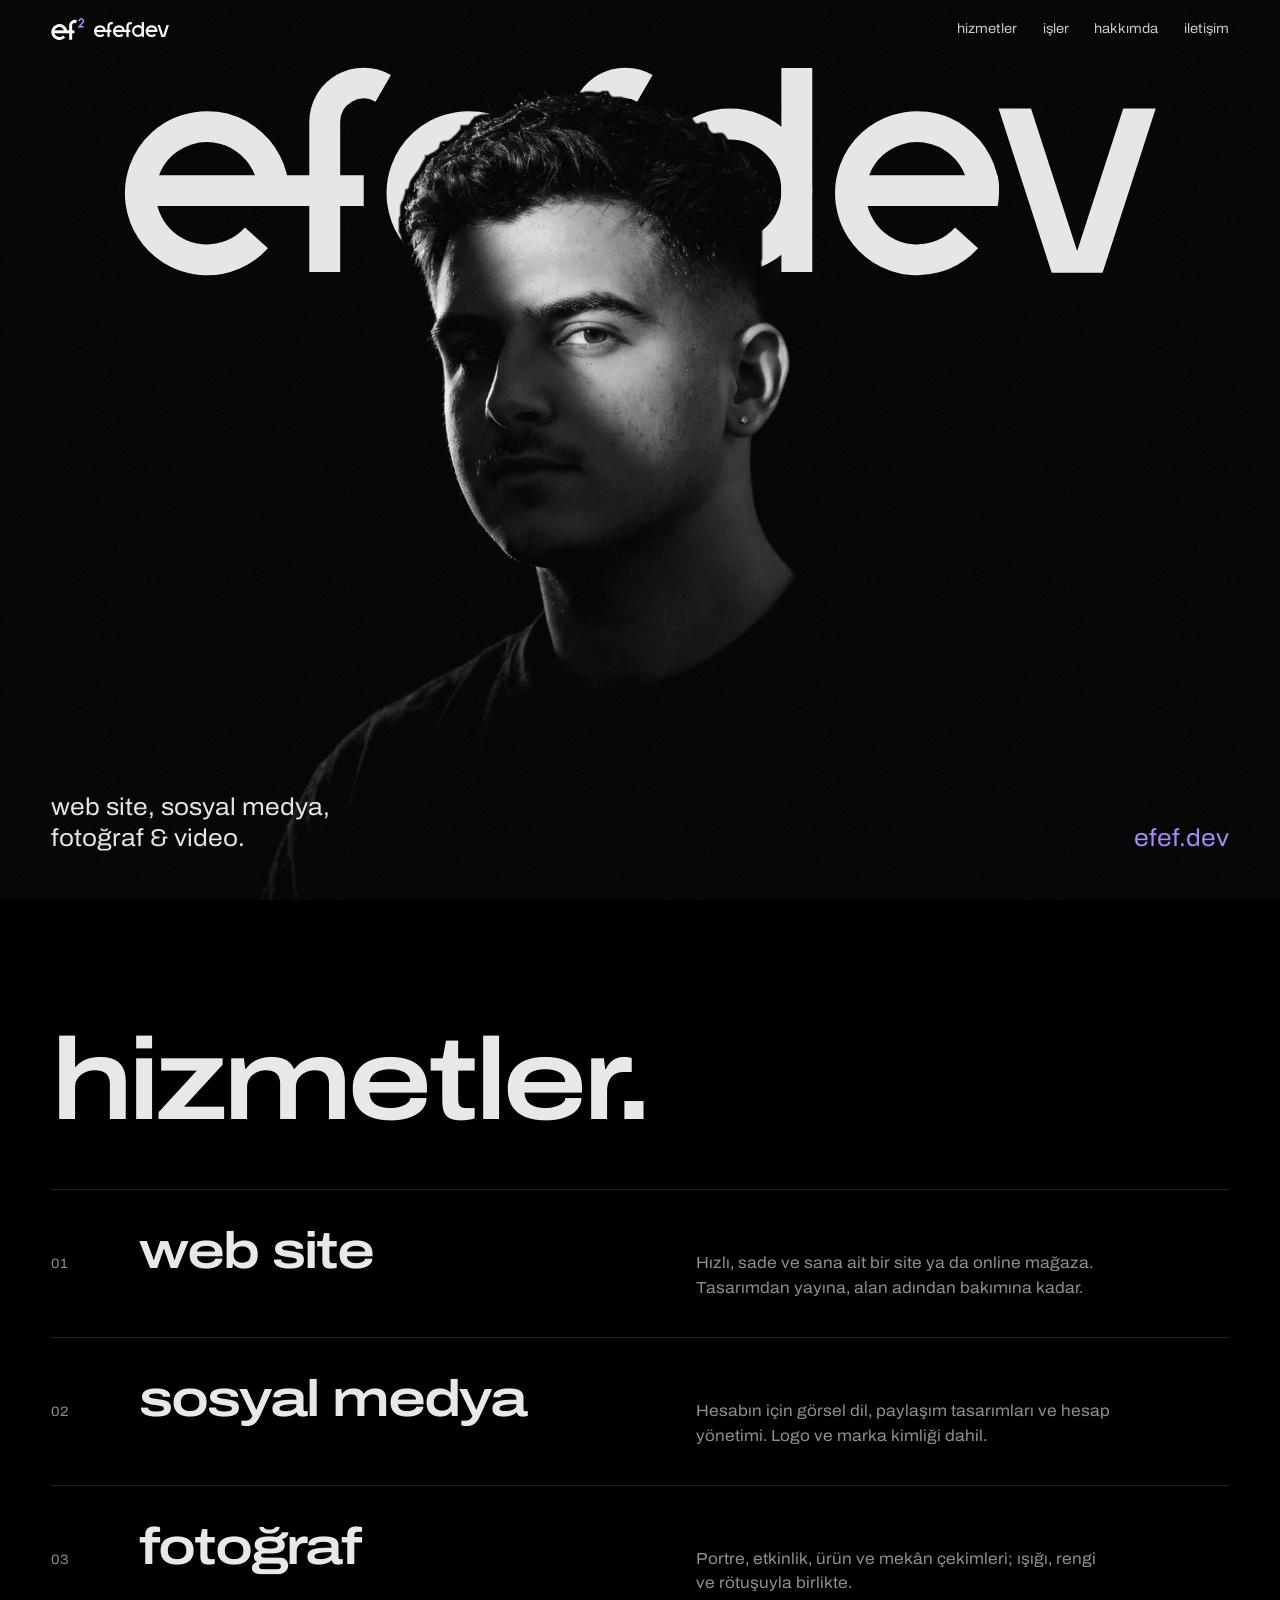
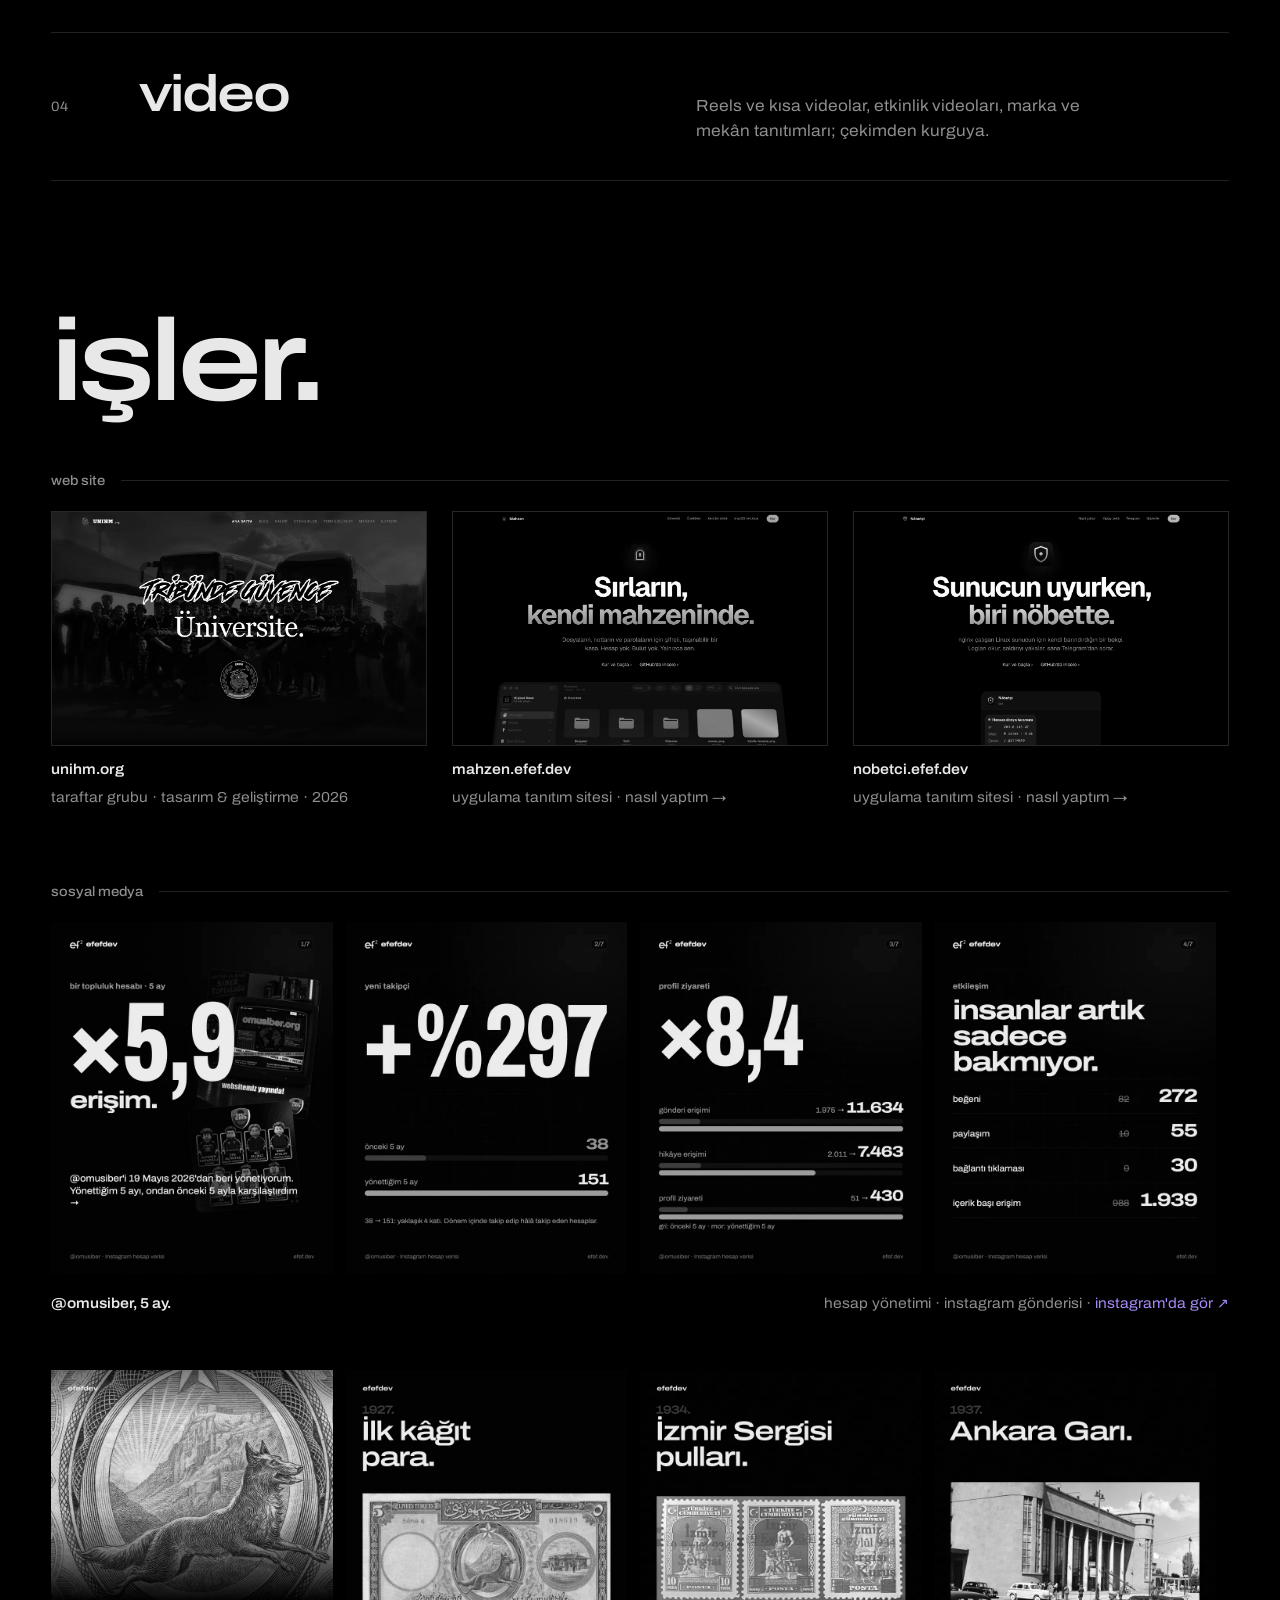
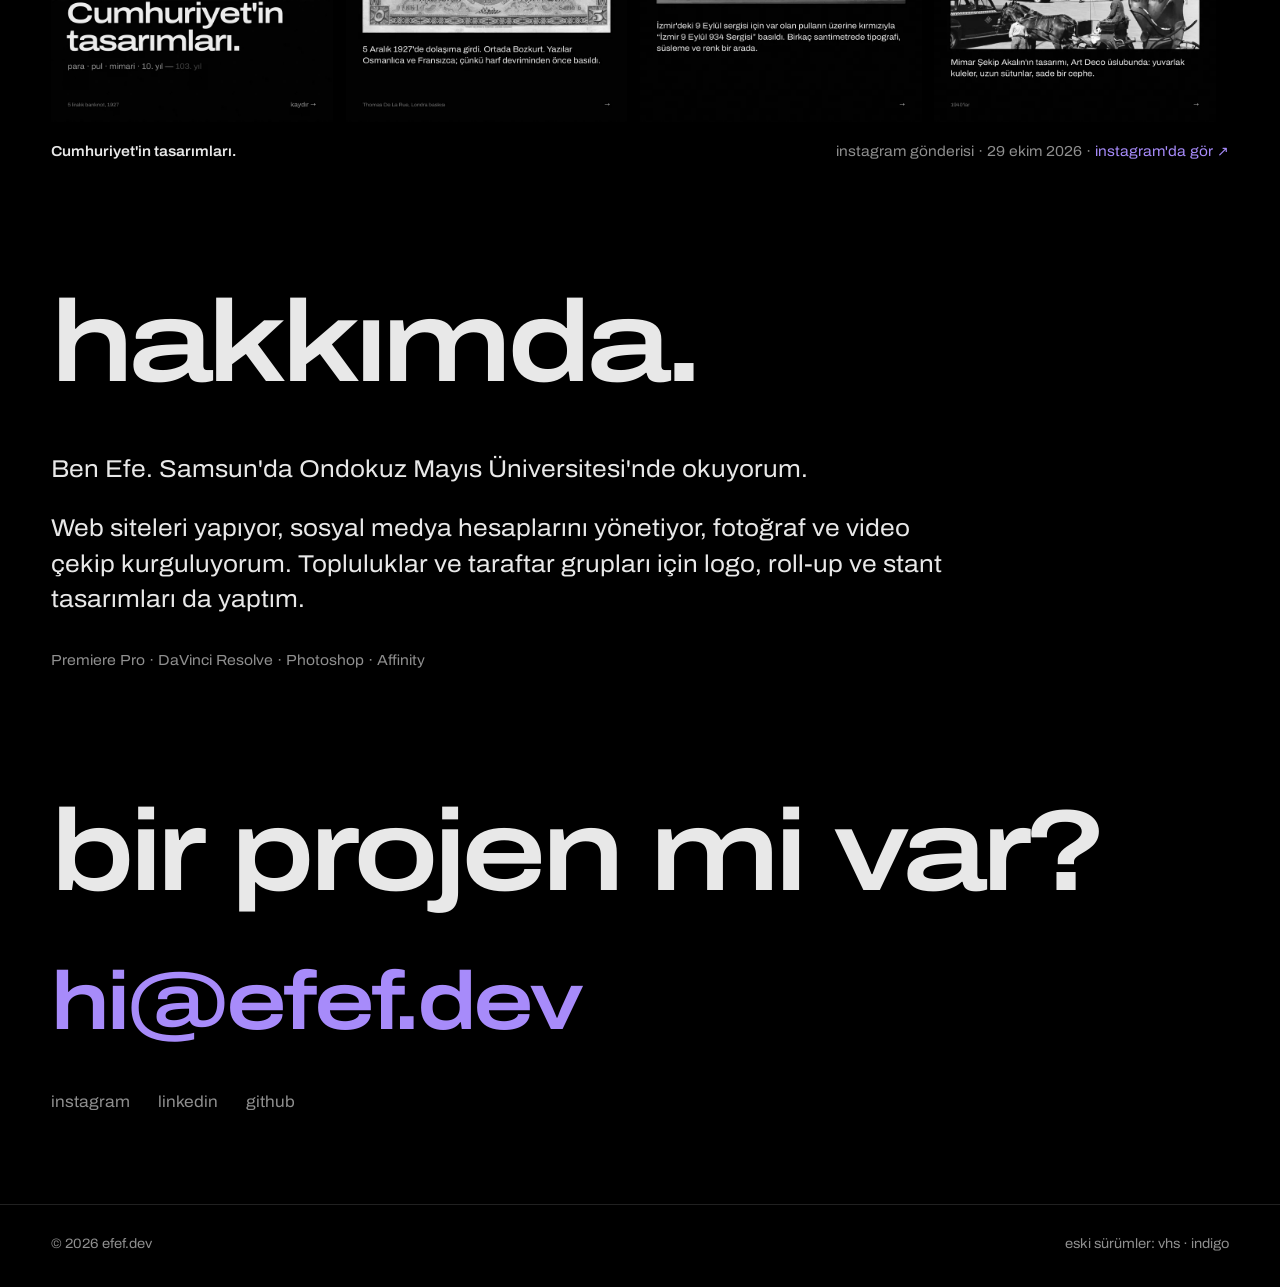
==== commit 11979760: "Giriş animasyonu: ef² → efefdev çizilir, portrenin arkasındaki yazıya iner; menüde çizgi yazı, portr" ====
--- a/index.html
+++ b/index.html
@@ -22,13 +22,14 @@
   <link rel="preconnect" href="https://fonts.gstatic.com" crossorigin />
   <link href="https://fonts.googleapis.com/css2?family=Archivo:wdth,wght@100..125,400..700&display=swap" rel="stylesheet" />
   <link rel="preload" as="image" href="/img/v4/portre-1200.webp" imagesrcset="/img/v4/portre-1200.webp 1200w, /img/v4/portre.webp 2000w" imagesizes="(min-aspect-ratio: 1/1) 100vh, (max-aspect-ratio: 4/5) 155vw, 100vw" fetchpriority="high" />
-  <link rel="stylesheet" href="/site.css?v=ea5a7d5c" />
+  <link rel="stylesheet" href="/site.css?v=8d2eb438" />
+  <script>if(!location.hash&&!matchMedia("(prefers-reduced-motion: reduce)").matches){history.scrollRestoration="manual";document.documentElement.classList.add("giris");setTimeout(function(){document.documentElement.classList.remove("giris")},4000)}</script>
 </head>
 <body>
   <a class="skip" href="#hizmetler">İçeriğe geç</a>
 
   <nav class="nav" aria-label="Bölümler">
-    <a class="nav-logo" href="#top"><svg class="mark" viewBox="16 20 214 140" aria-hidden="true"><g fill="none" stroke="currentColor" stroke-width="19"><path d="M108.5 108A41 41 0 1 0 98 137"/><path d="M27 108H164"/><path d="M140 158V66A24 24 0 0 1 176 45"/></g><path transform="translate(190 24) scale(1.25)" d="M3 13A11 11 0 1 1 21 21L3 41H27" fill="none" stroke="#a78bfa" stroke-width="8"/></svg>efefdev</a>
+    <a class="nav-logo" href="#top" aria-label="efefdev"><svg class="mark" viewBox="16 20 214 140" aria-hidden="true"><g fill="none" stroke="currentColor" stroke-width="19"><path d="M108.5 108A41 41 0 1 0 98 137"/><path d="M27 108H164"/><path d="M140 158V66A24 24 0 0 1 176 45"/></g><path transform="translate(190 24) scale(1.25)" d="M3 13A11 11 0 1 1 21 21L3 41H27" fill="none" stroke="#a78bfa" stroke-width="8"/></svg><svg class="yazi" viewBox="17 32 634 127" aria-hidden="true"><defs><clipPath id="yazi-v"><rect x="523" y="57.5" width="160" height="101"/></clipPath><clipPath id="yazi-e"><circle cx="504.5" cy="108" r="50.5"/></clipPath></defs><g fill="none" stroke="currentColor" stroke-width="19"><path d="M27 108H164"/><path d="M108.5 108A41 41 0 1 0 98 137"/><path d="M140 158V66A24 24 0 0 1 176 45"/><path d="M188 108H325"/><path d="M269.5 108A41 41 0 1 0 259 137"/><path d="M301 158V66A24 24 0 0 1 337 45"/><path d="M430.5 108A41 41 0 1 0 348.5 108A41 41 0 1 0 430.5 108"/><path d="M430.5 32.5V158"/><path d="M464 108H555" clip-path="url(#yazi-e)"/><path d="M545.5 108A41 41 0 1 0 535 137"/><path d="M559 40L603 176L647 40" stroke-miterlimit="10" clip-path="url(#yazi-v)"/></g></svg></a>
     <span class="nav-note" id="note" hidden></span>
     <ul>
       <li><a href="#hizmetler">hizmetler</a></li>
@@ -41,8 +42,8 @@
   <header class="hero" id="top">
     <div class="stage">
       <img class="ph" src="/img/v4/portre-1200.webp" srcset="/img/v4/portre-1200.webp 1200w, /img/v4/portre.webp 2000w" sizes="(min-aspect-ratio: 1/1) 100vh, (max-aspect-ratio: 4/5) 155vw, 100vw" width="2000" height="2000" alt="Efe Altıntaş, siyah zemin önünde siyah-beyaz portre" fetchpriority="high" />
-      <h1 class="word">efefdev</h1>
-      <img class="ph ph-top" src="/img/v4/portre-on-1200.webp" srcset="/img/v4/portre-on-1200.webp 1200w, /img/v4/portre-on.webp 2000w" sizes="(min-aspect-ratio: 1/1) 100vh, (max-aspect-ratio: 4/5) 155vw, 100vw" width="2000" height="2000" alt="" aria-hidden="true" />
+      <h1 class="word"><span class="gizli">efefdev</span><svg class="word-svg" viewBox="17 32 634 127" aria-hidden="true"><defs><clipPath id="word-v"><rect x="523" y="57.5" width="160" height="101"/></clipPath><clipPath id="word-e"><circle cx="504.5" cy="108" r="50.5"/></clipPath></defs><g fill="none" stroke="currentColor" stroke-width="19"><path d="M27 108H164"/><path d="M108.5 108A41 41 0 1 0 98 137"/><path d="M140 158V66A24 24 0 0 1 176 45"/><path d="M188 108H325"/><path d="M269.5 108A41 41 0 1 0 259 137"/><path d="M301 158V66A24 24 0 0 1 337 45"/><path d="M430.5 108A41 41 0 1 0 348.5 108A41 41 0 1 0 430.5 108"/><path d="M430.5 32.5V158"/><path d="M464 108H555" clip-path="url(#word-e)"/><path d="M545.5 108A41 41 0 1 0 535 137"/><path d="M559 40L603 176L647 40" stroke-miterlimit="10" clip-path="url(#word-v)"/></g></svg></h1>
+      <img class="ph ph-top" src="/img/v4/portre-on-1200.webp?v=7" srcset="/img/v4/portre-on-1200.webp?v=7 1200w, /img/v4/portre-on.webp?v=7 2000w" sizes="(min-aspect-ratio: 1/1) 100vh, (max-aspect-ratio: 4/5) 155vw, 100vw" width="2000" height="2000" alt="" aria-hidden="true" />
     </div>
     <p class="hero-sub">web site, sosyal medya,<br />fotoğraf &amp; video.</p>
     <a class="hero-url" href="#iletisim">efef.dev</a>
@@ -154,6 +155,8 @@
     <button class="lb-next" type="button" aria-label="Sonraki kare">→</button>
     <span class="lb-n" aria-live="polite"></span>
   </dialog>
+  <script src="/ef2-animasyon.js?v=1624373b"></script>
+  <script src="/giris.js?v=36b21149"></script>
   <script src="/site.js?v=0954f9c0"></script>
 </body>
 </html>
--- a/site.css
+++ b/site.css
@@ -174,3 +174,21 @@
 /* ef² işareti menüde yazının solunda (logo/kilavuz.jpg) */
 .nav-logo { display: inline-flex; align-items: center; gap: 9px; }
 .nav-logo .mark { width: 34px; height: 22px; flex: none; }
+/* menüdeki yazı: ef² işaretiyle aynı çizgilerle çizilmiş "efefdev" (ef2-animasyon.js ile aynı yollar) */
+.nav-logo .yazi { height: 15px; width: 74.9px; flex: none; }
+
+/* girişteki büyük yazı da aynı çizgilerle (en fazla Archivo'daki genişlik, 4.137em) */
+/* üstü menünün altında başlar; tabanı başın saydam kopyasının bittiği yerin (portrenin %40'ı) üstünde kalır,
+   yoksa harfler yüzün önüne geçer. Basık ekranda bu aralığa sığacak kadar küçülür (5.03 = genişlik/yükseklik ÷ taban oranı). */
+.word-svg { --ust: max(0.1em, calc(66px - var(--s) * 0.035)); display: block; height: auto; margin: var(--ust) auto 0; overflow: visible;
+  width: min(4.137em, calc((var(--s) * 0.355 - var(--ust)) * 5.03)); }
+@media (max-width: 640px) { .word-svg { --ust: 0.1em; } }   /* telefonda menü sabit değil, giriş zaten 56px aşağıda */
+.gizli { position: absolute; width: 1px; height: 1px; overflow: hidden; clip: rect(0 0 0 0); white-space: nowrap; }
+
+/* ilk giriş: ef² → efefdev, sonra yazı portrenin arkasındaki yerine iner (giris.js). Sayfa çizilmeden siyah örtü gelir. */
+html.giris::before { content: ""; position: fixed; inset: 0; z-index: 80; background: #000; }
+html.giris-oynuyor .word { visibility: hidden; }
+#giris { position: fixed; inset: 0; z-index: 80; pointer-events: none; }
+#giris .ortu { position: absolute; inset: 0; background: #000; }
+#giris svg, #giris img { position: absolute; left: 0; top: 0; transform-origin: 0 0; }
+#giris img { max-width: none; object-fit: cover; }   /* başın kopyası telefonda ekrandan geniş (155vw): genel img kuralı sıkıştırmasın */
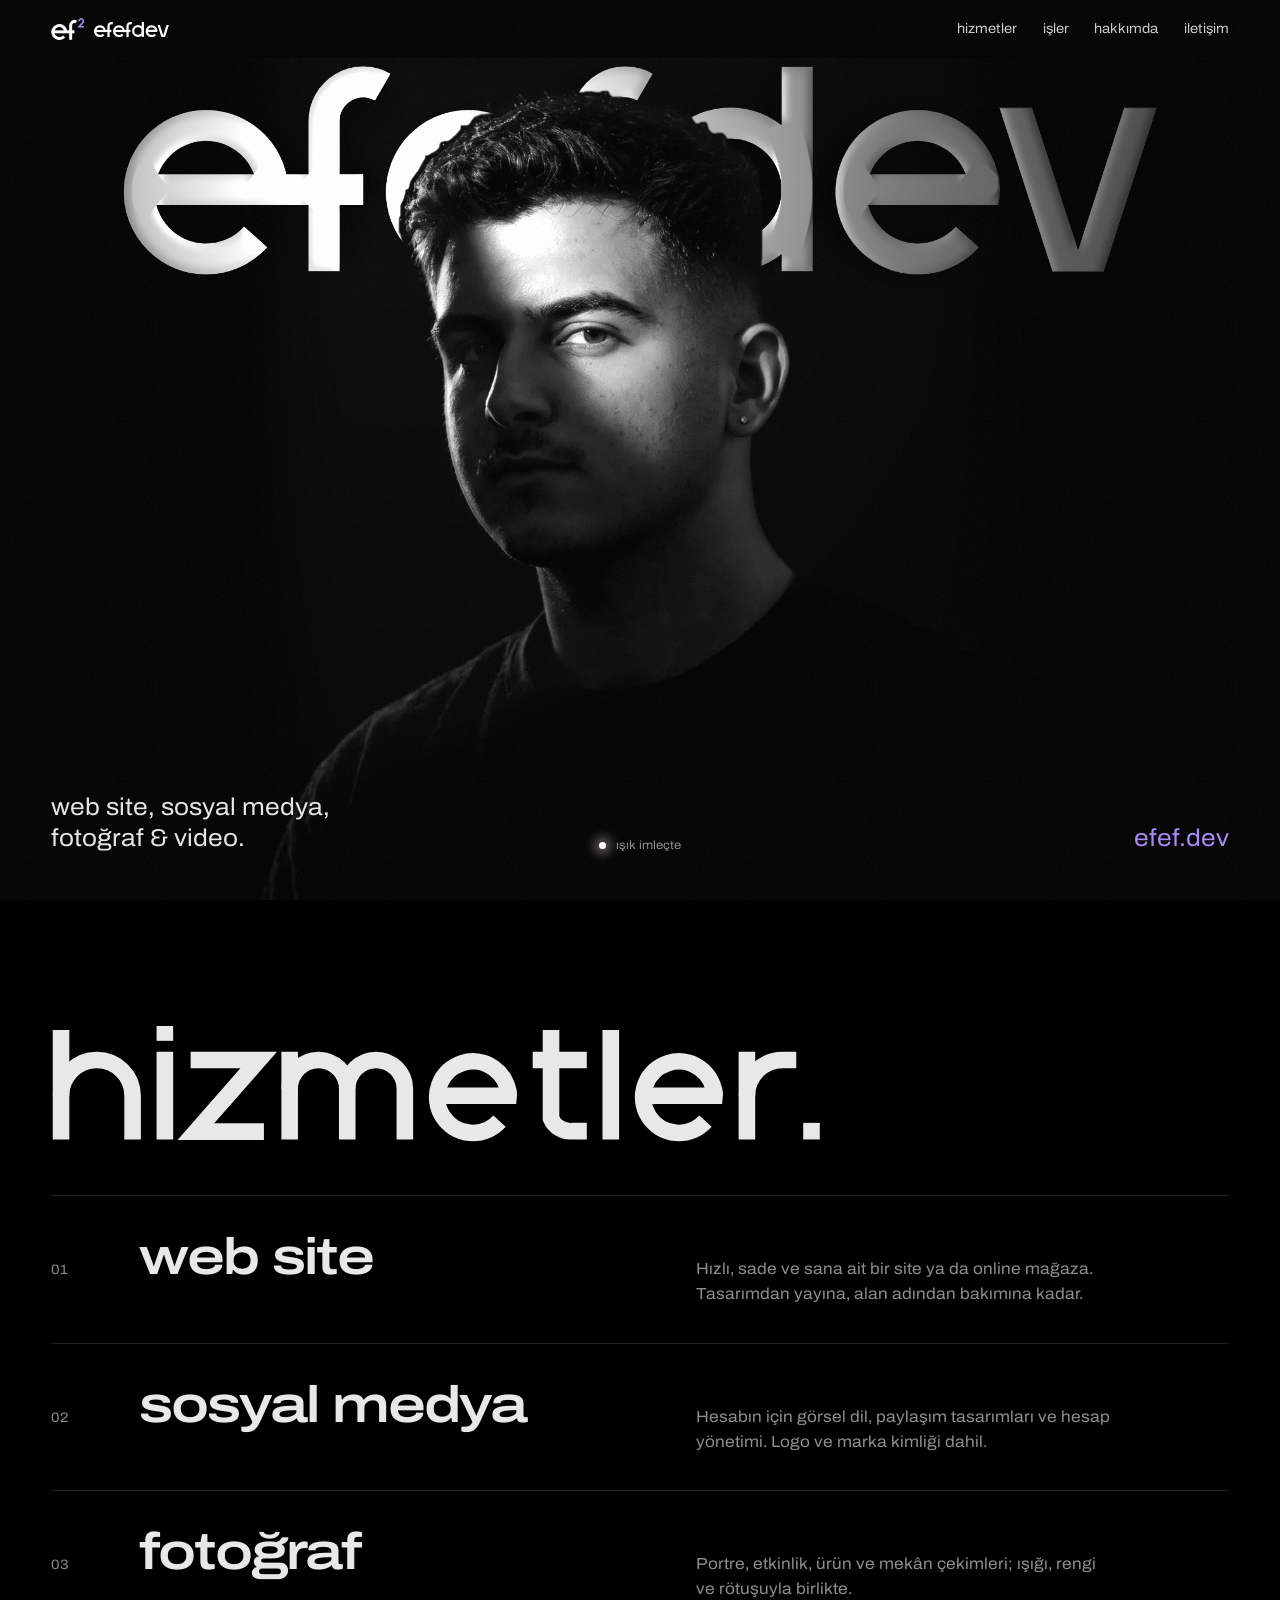
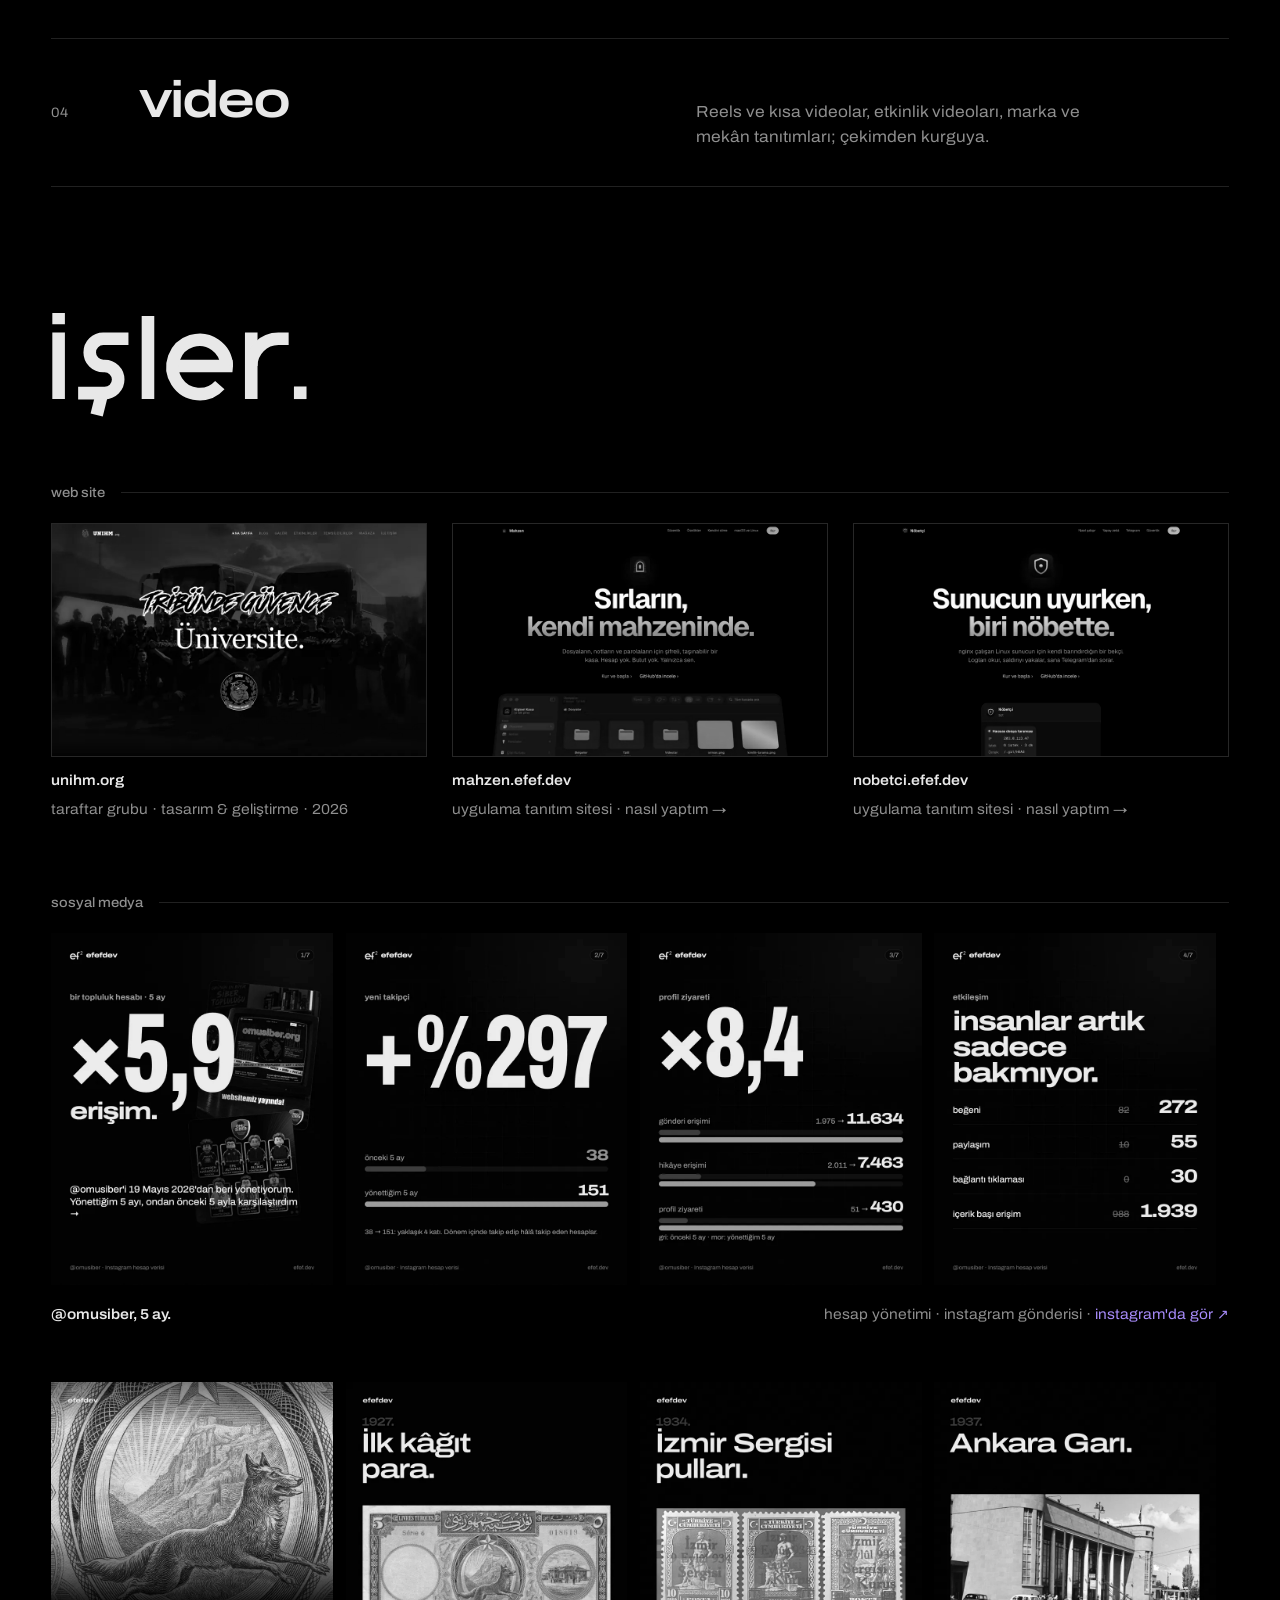
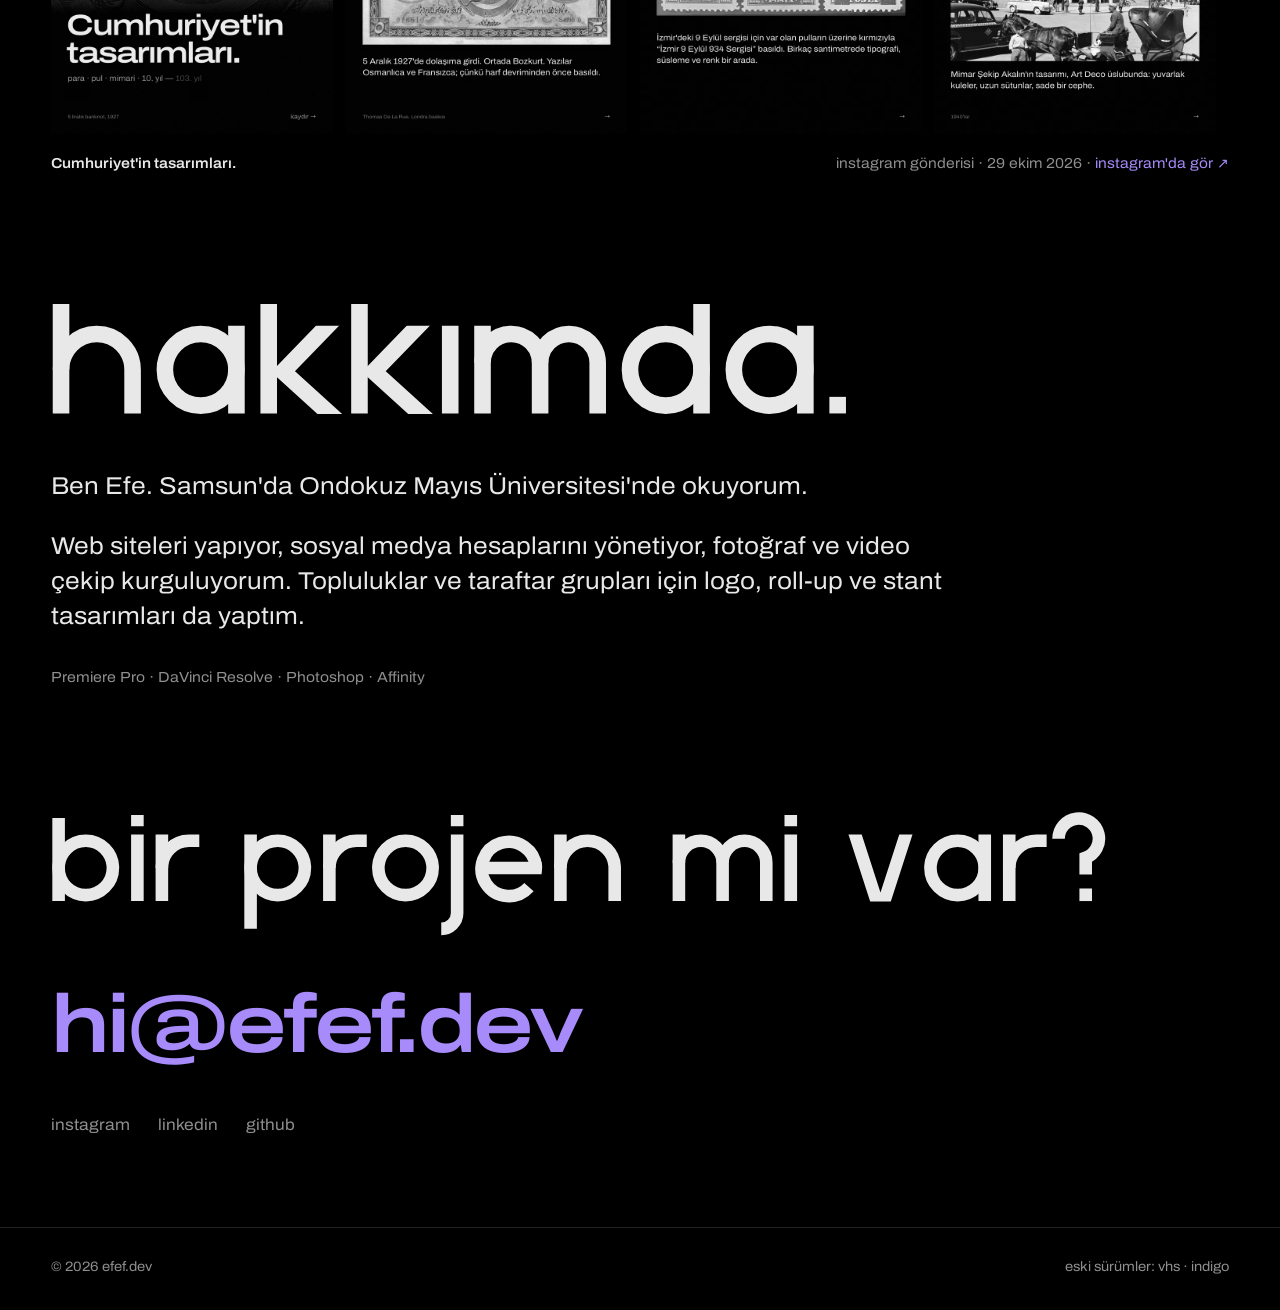
==== commit 1f8478be: "Ana sayfa: imleç ve telefon eğimiyle aydınlanan portre, ef çizgi başlıklar, iş kartlarında site kend" ====
--- a/index.html
+++ b/index.html
@@ -22,7 +22,7 @@
   <link rel="preconnect" href="https://fonts.gstatic.com" crossorigin />
   <link href="https://fonts.googleapis.com/css2?family=Archivo:wdth,wght@100..125,400..700&display=swap" rel="stylesheet" />
   <link rel="preload" as="image" href="/img/v4/portre-1200.webp" imagesrcset="/img/v4/portre-1200.webp 1200w, /img/v4/portre.webp 2000w" imagesizes="(min-aspect-ratio: 1/1) 100vh, (max-aspect-ratio: 4/5) 155vw, 100vw" fetchpriority="high" />
-  <link rel="stylesheet" href="/site.css?v=8d2eb438" />
+  <link rel="stylesheet" href="/site.css?v=2c78bd2d" />
   <script>if(!location.hash&&!matchMedia("(prefers-reduced-motion: reduce)").matches){history.scrollRestoration="manual";document.documentElement.classList.add("giris");setTimeout(function(){document.documentElement.classList.remove("giris")},4000)}</script>
 </head>
 <body>
@@ -156,7 +156,9 @@
     <span class="lb-n" aria-live="polite"></span>
   </dialog>
   <script src="/ef2-animasyon.js?v=1624373b"></script>
-  <script src="/giris.js?v=36b21149"></script>
+  <script src="/giris.js?v=f4cc8c12"></script>
+  <script src="/ef-cizgi.js?v=f30a2086"></script>
+  <script src="/isik.js?v=b014ab41"></script>
   <script src="/site.js?v=0954f9c0"></script>
 </body>
 </html>
--- a/site.css
+++ b/site.css
@@ -192,3 +192,32 @@
 #giris .ortu { position: absolute; inset: 0; background: #000; }
 #giris svg, #giris img { position: absolute; left: 0; top: 0; transform-origin: 0 0; }
 #giris img { max-width: none; object-fit: cover; }   /* başın kopyası telefonda ekrandan geniş (155vw): genel img kuralı sıkıştırmasın */
+
+/* ---------- ışık sahnesi (isik.js): portre, yazı ve baş kesiti tek tuvalde ---------- */
+.isik-sahne { position: absolute; inset: 0; z-index: 2; width: 100%; height: 100%; pointer-events: none; }
+html.isik .hero .ph, html.isik .hero .word { visibility: hidden; }
+html.isik .hero { cursor: crosshair; }
+.isik-ipucu { position: absolute; z-index: 3; left: 50%; transform: translateX(-50%); bottom: clamp(26px, 5vh, 60px); display: flex; align-items: center; gap: 10px; font-size: 0.75rem; color: var(--muted); white-space: nowrap; }
+.isik-ipucu .nokta { width: 7px; height: 7px; border-radius: 50%; background: #fff; box-shadow: 0 0 12px 4px rgba(255, 244, 230, 0.5); animation: nabiz 2.4s ease-in-out infinite; }
+@keyframes nabiz { 50% { opacity: 0.35; } }
+@media (max-width: 640px) {
+  /* telefonda baş ekranı kaplar: yazı başın arkasında kaybolmasın, göğsün önüne iner */
+  .word { top: calc(var(--s) * 0.8 - 92vw * 0.2003); width: 92vw; }
+  .word-svg { width: 92vw; margin: 0 auto; }
+  .isik-ipucu { left: var(--pad); transform: none; bottom: 104px; }
+}
+
+/* ef çizgi başlıklar (isik.js): yazı karakteri ef² geometrisinden; bölüme gelince harf harf çizilir */
+.sec-title.baslik { line-height: 0; }
+.sec-title.baslik svg { display: block; height: clamp(46px, 9vw, 120px); width: auto; max-width: 100%; overflow: visible; }
+.sec-title.baslik svg path { stroke-dasharray: 1 2; stroke-dashoffset: 1; transition: stroke-dashoffset 0.45s cubic-bezier(0.5, 0, 0.3, 1); }
+.sec-title.baslik.yazildi svg path { stroke-dashoffset: 0; }
+
+/* işler (isik.js): kartın üzerine gelince site kendini gezer */
+.work.gezer img { object-position: 50% 0; transition: filter 0.5s ease, object-position 1.1s cubic-bezier(0.6, 0, 0.2, 1); }
+.work.gezer:hover img, .work.gezer:focus-visible img, .work.gezer.gez img { object-position: 50% 100%; transition: filter 0.5s ease, object-position var(--gez, 8s) cubic-bezier(0.45, 0, 0.55, 1) 0.25s; }
+.work.gezer.gez img { filter: none; }
+@media (prefers-reduced-motion: reduce) {
+  .sec-title.baslik svg path { transition: none; stroke-dashoffset: 0; }
+  .work.gezer img { transition: filter 0.5s ease; }
+}
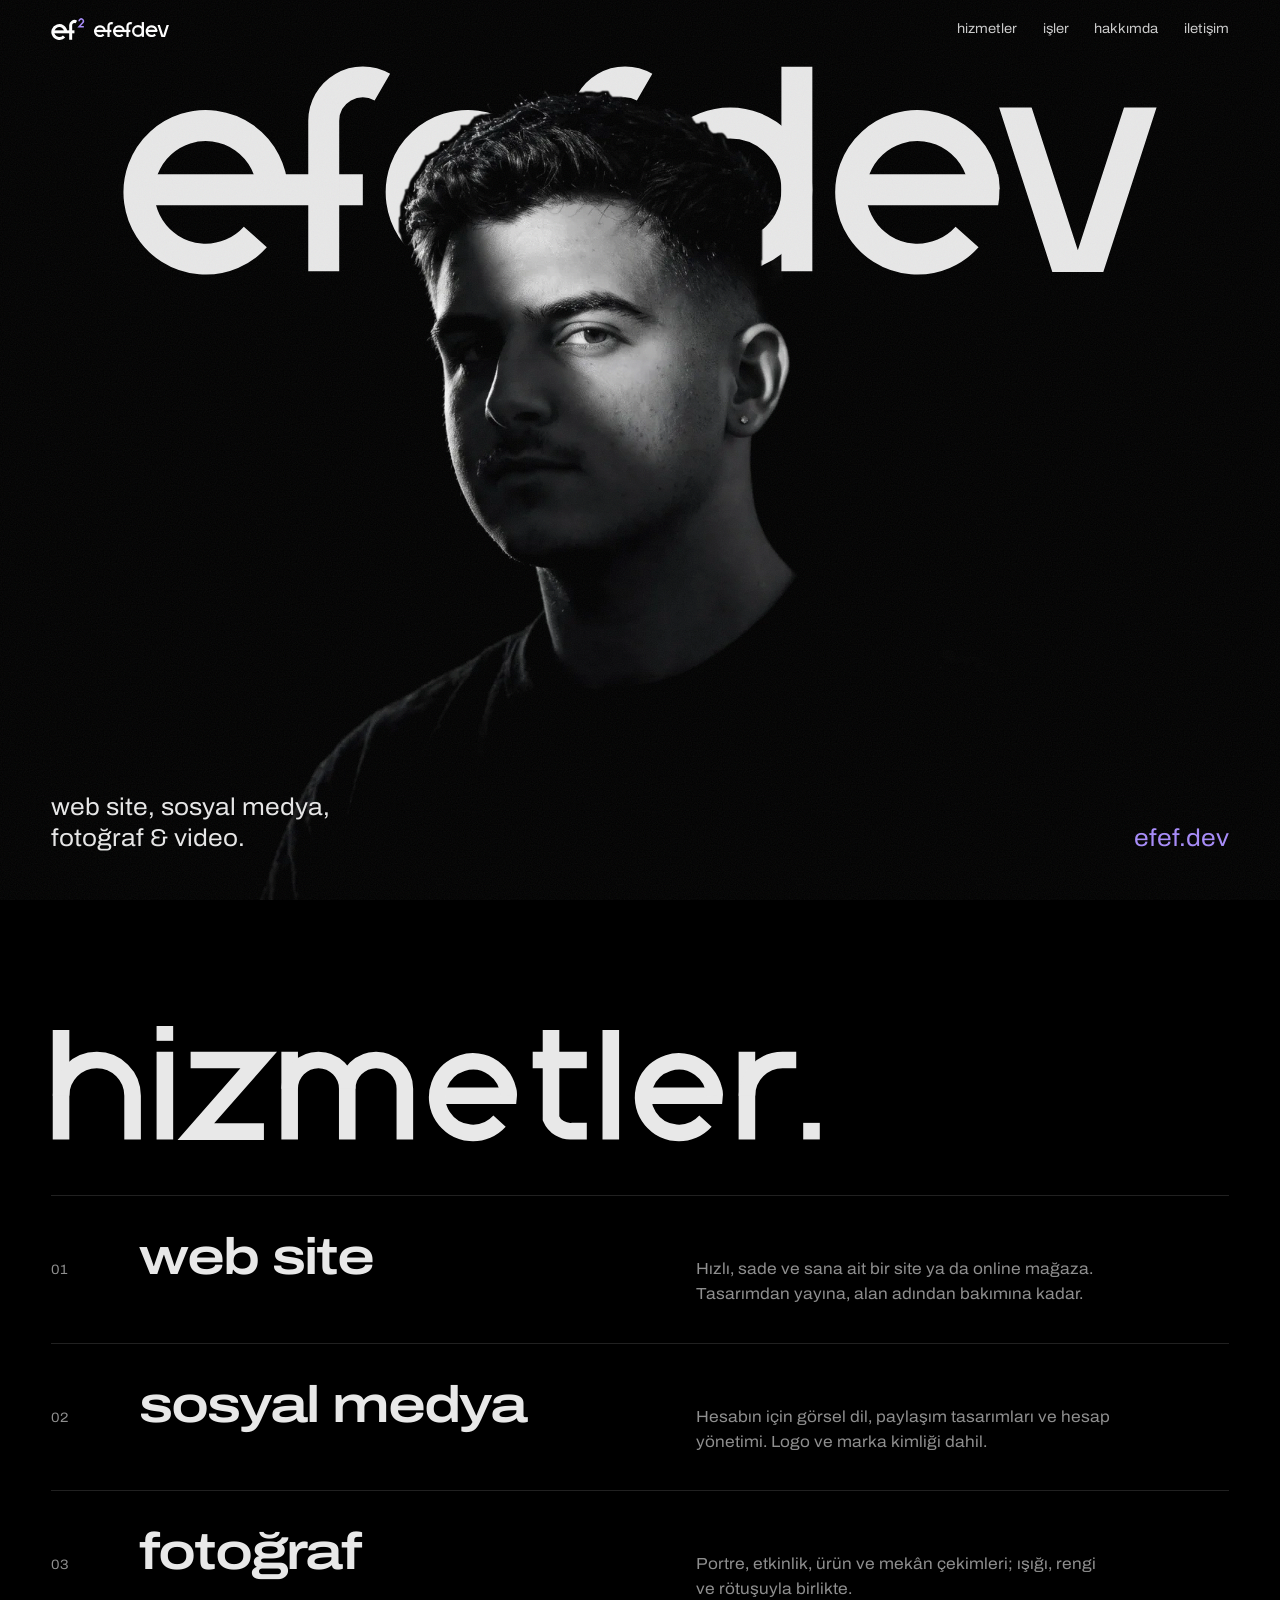
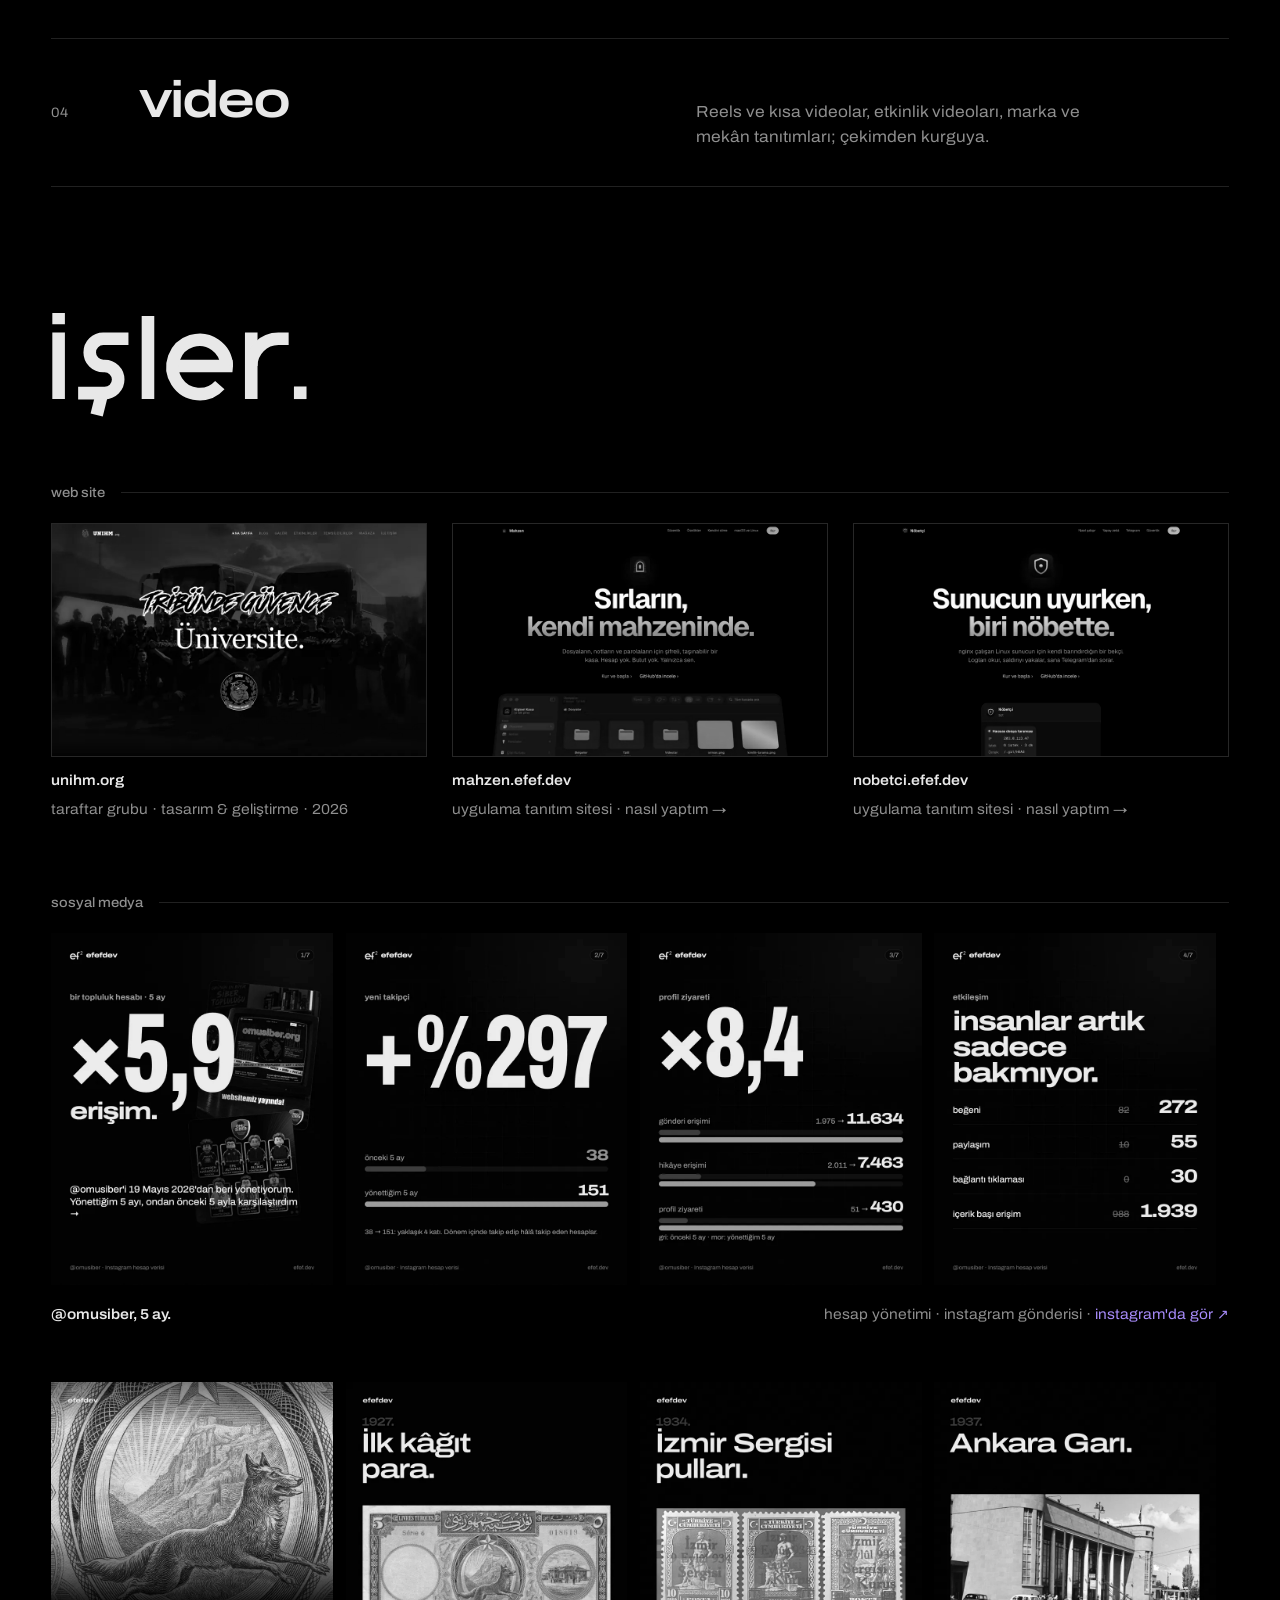
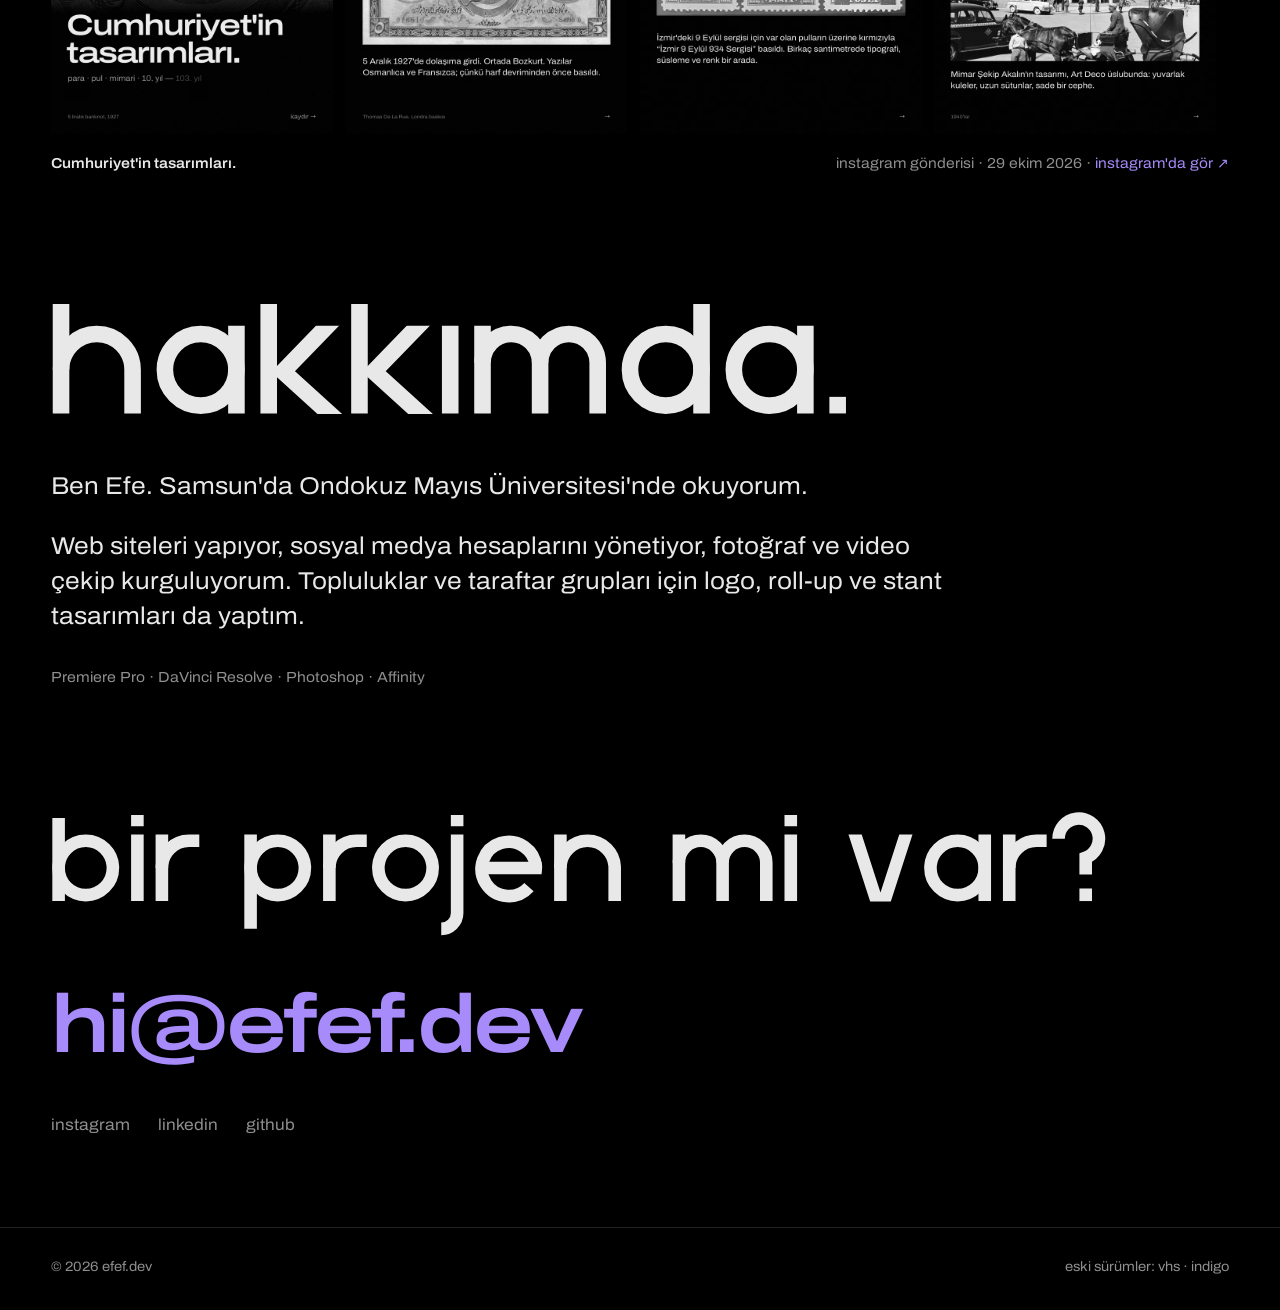
==== commit 548b8369: "Softbox ışık efekti kaldırıldı; ef çizgi başlıklar ve iş kartları ekler.js'te kaldı" ====
--- a/index.html
+++ b/index.html
@@ -22,7 +22,7 @@
   <link rel="preconnect" href="https://fonts.gstatic.com" crossorigin />
   <link href="https://fonts.googleapis.com/css2?family=Archivo:wdth,wght@100..125,400..700&display=swap" rel="stylesheet" />
   <link rel="preload" as="image" href="/img/v4/portre-1200.webp" imagesrcset="/img/v4/portre-1200.webp 1200w, /img/v4/portre.webp 2000w" imagesizes="(min-aspect-ratio: 1/1) 100vh, (max-aspect-ratio: 4/5) 155vw, 100vw" fetchpriority="high" />
-  <link rel="stylesheet" href="/site.css?v=2c78bd2d" />
+  <link rel="stylesheet" href="/site.css?v=436f80cc" />
   <script>if(!location.hash&&!matchMedia("(prefers-reduced-motion: reduce)").matches){history.scrollRestoration="manual";document.documentElement.classList.add("giris");setTimeout(function(){document.documentElement.classList.remove("giris")},4000)}</script>
 </head>
 <body>
@@ -156,9 +156,9 @@
     <span class="lb-n" aria-live="polite"></span>
   </dialog>
   <script src="/ef2-animasyon.js?v=1624373b"></script>
-  <script src="/giris.js?v=f4cc8c12"></script>
+  <script src="/giris.js?v=7cd7f000"></script>
   <script src="/ef-cizgi.js?v=f30a2086"></script>
-  <script src="/isik.js?v=b014ab41"></script>
+  <script src="/ekler.js?v=04ad15f0"></script>
   <script src="/site.js?v=0954f9c0"></script>
 </body>
 </html>
--- a/site.css
+++ b/site.css
@@ -193,27 +193,13 @@
 #giris svg, #giris img { position: absolute; left: 0; top: 0; transform-origin: 0 0; }
 #giris img { max-width: none; object-fit: cover; }   /* başın kopyası telefonda ekrandan geniş (155vw): genel img kuralı sıkıştırmasın */
 
-/* ---------- ışık sahnesi (isik.js): portre, yazı ve baş kesiti tek tuvalde ---------- */
-.isik-sahne { position: absolute; inset: 0; z-index: 2; width: 100%; height: 100%; pointer-events: none; }
-html.isik .hero .ph, html.isik .hero .word { visibility: hidden; }
-html.isik .hero { cursor: crosshair; }
-.isik-ipucu { position: absolute; z-index: 3; left: 50%; transform: translateX(-50%); bottom: clamp(26px, 5vh, 60px); display: flex; align-items: center; gap: 10px; font-size: 0.75rem; color: var(--muted); white-space: nowrap; }
-.isik-ipucu .nokta { width: 7px; height: 7px; border-radius: 50%; background: #fff; box-shadow: 0 0 12px 4px rgba(255, 244, 230, 0.5); animation: nabiz 2.4s ease-in-out infinite; }
-@keyframes nabiz { 50% { opacity: 0.35; } }
-@media (max-width: 640px) {
-  /* telefonda baş ekranı kaplar: yazı başın arkasında kaybolmasın, göğsün önüne iner */
-  .word { top: calc(var(--s) * 0.8 - 92vw * 0.2003); width: 92vw; }
-  .word-svg { width: 92vw; margin: 0 auto; }
-  .isik-ipucu { left: var(--pad); transform: none; bottom: 104px; }
-}
-
-/* ef çizgi başlıklar (isik.js): yazı karakteri ef² geometrisinden; bölüme gelince harf harf çizilir */
+/* ef çizgi başlıklar (ekler.js): yazı karakteri ef² geometrisinden; bölüme gelince harf harf çizilir */
 .sec-title.baslik { line-height: 0; }
 .sec-title.baslik svg { display: block; height: clamp(46px, 9vw, 120px); width: auto; max-width: 100%; overflow: visible; }
 .sec-title.baslik svg path { stroke-dasharray: 1 2; stroke-dashoffset: 1; transition: stroke-dashoffset 0.45s cubic-bezier(0.5, 0, 0.3, 1); }
 .sec-title.baslik.yazildi svg path { stroke-dashoffset: 0; }
 
-/* işler (isik.js): kartın üzerine gelince site kendini gezer */
+/* işler (ekler.js): kartın üzerine gelince site kendini gezer */
 .work.gezer img { object-position: 50% 0; transition: filter 0.5s ease, object-position 1.1s cubic-bezier(0.6, 0, 0.2, 1); }
 .work.gezer:hover img, .work.gezer:focus-visible img, .work.gezer.gez img { object-position: 50% 100%; transition: filter 0.5s ease, object-position var(--gez, 8s) cubic-bezier(0.45, 0, 0.55, 1) 0.25s; }
 .work.gezer.gez img { filter: none; }
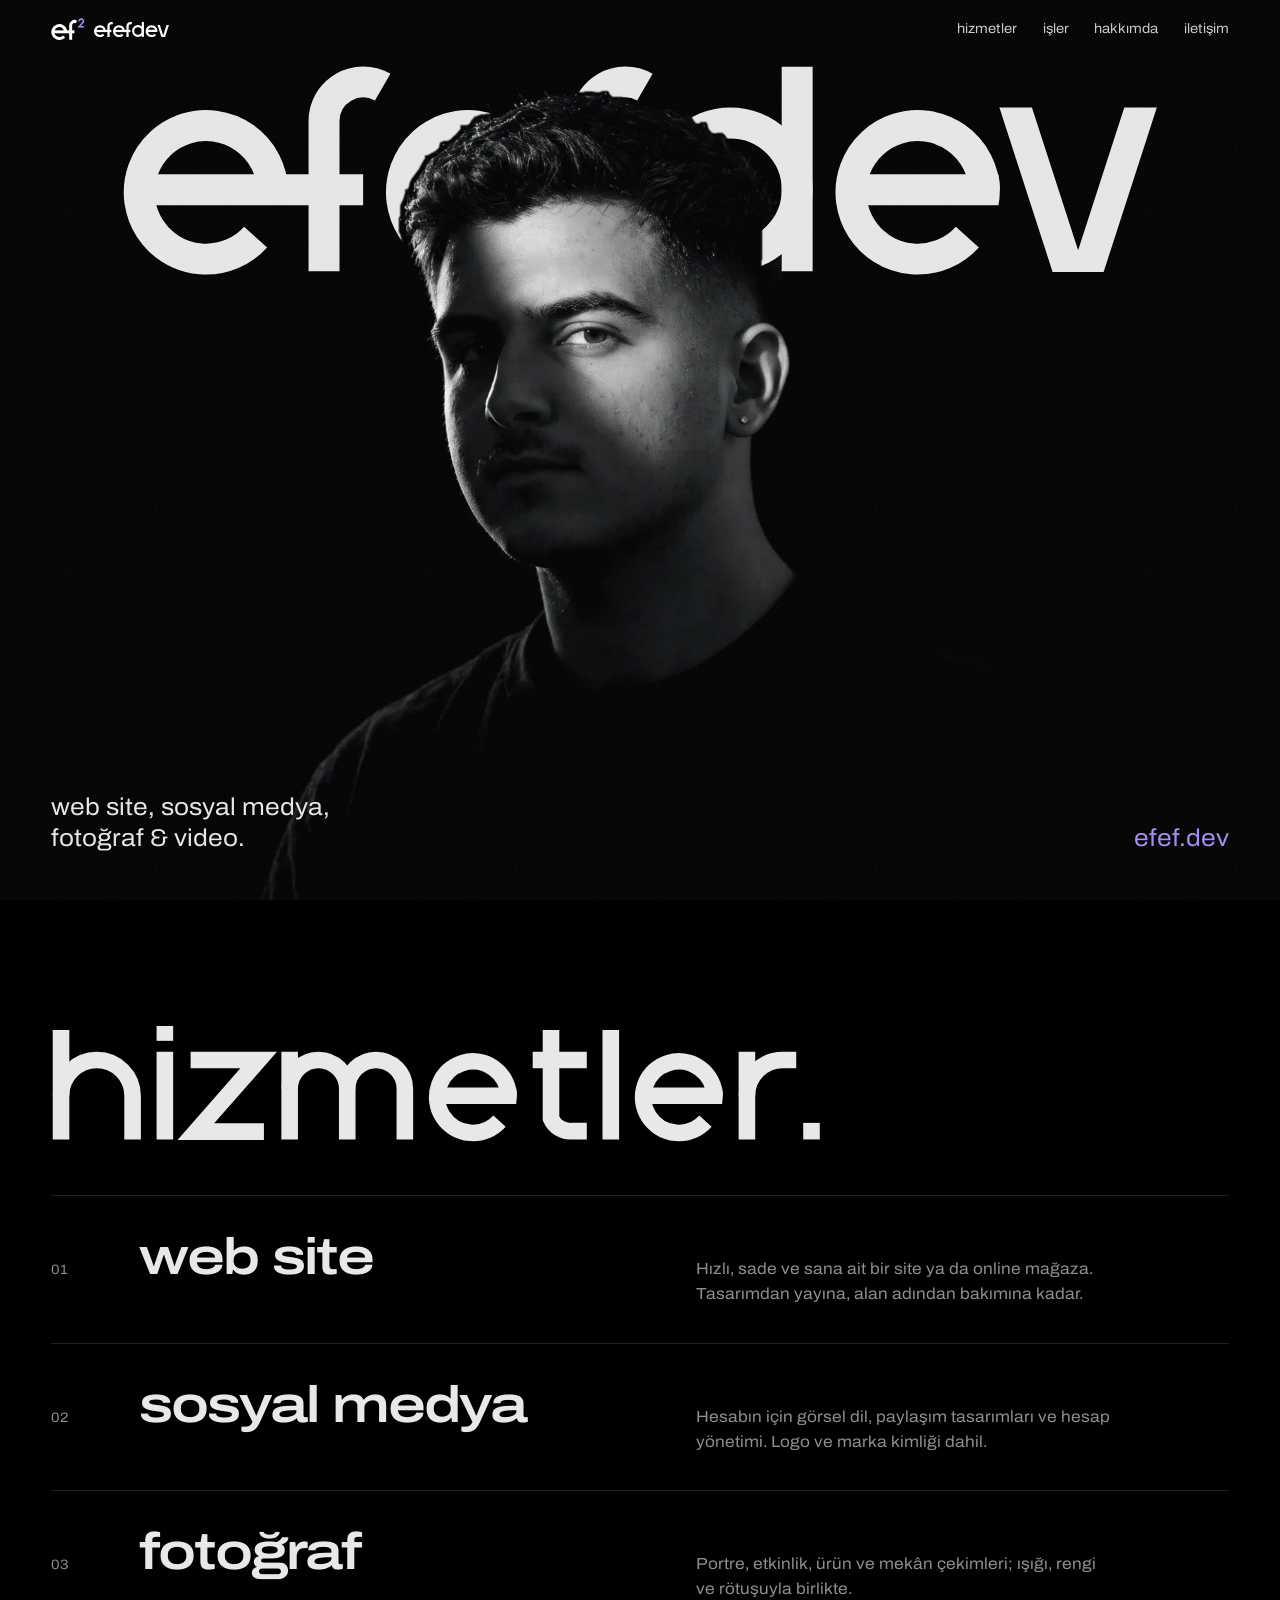
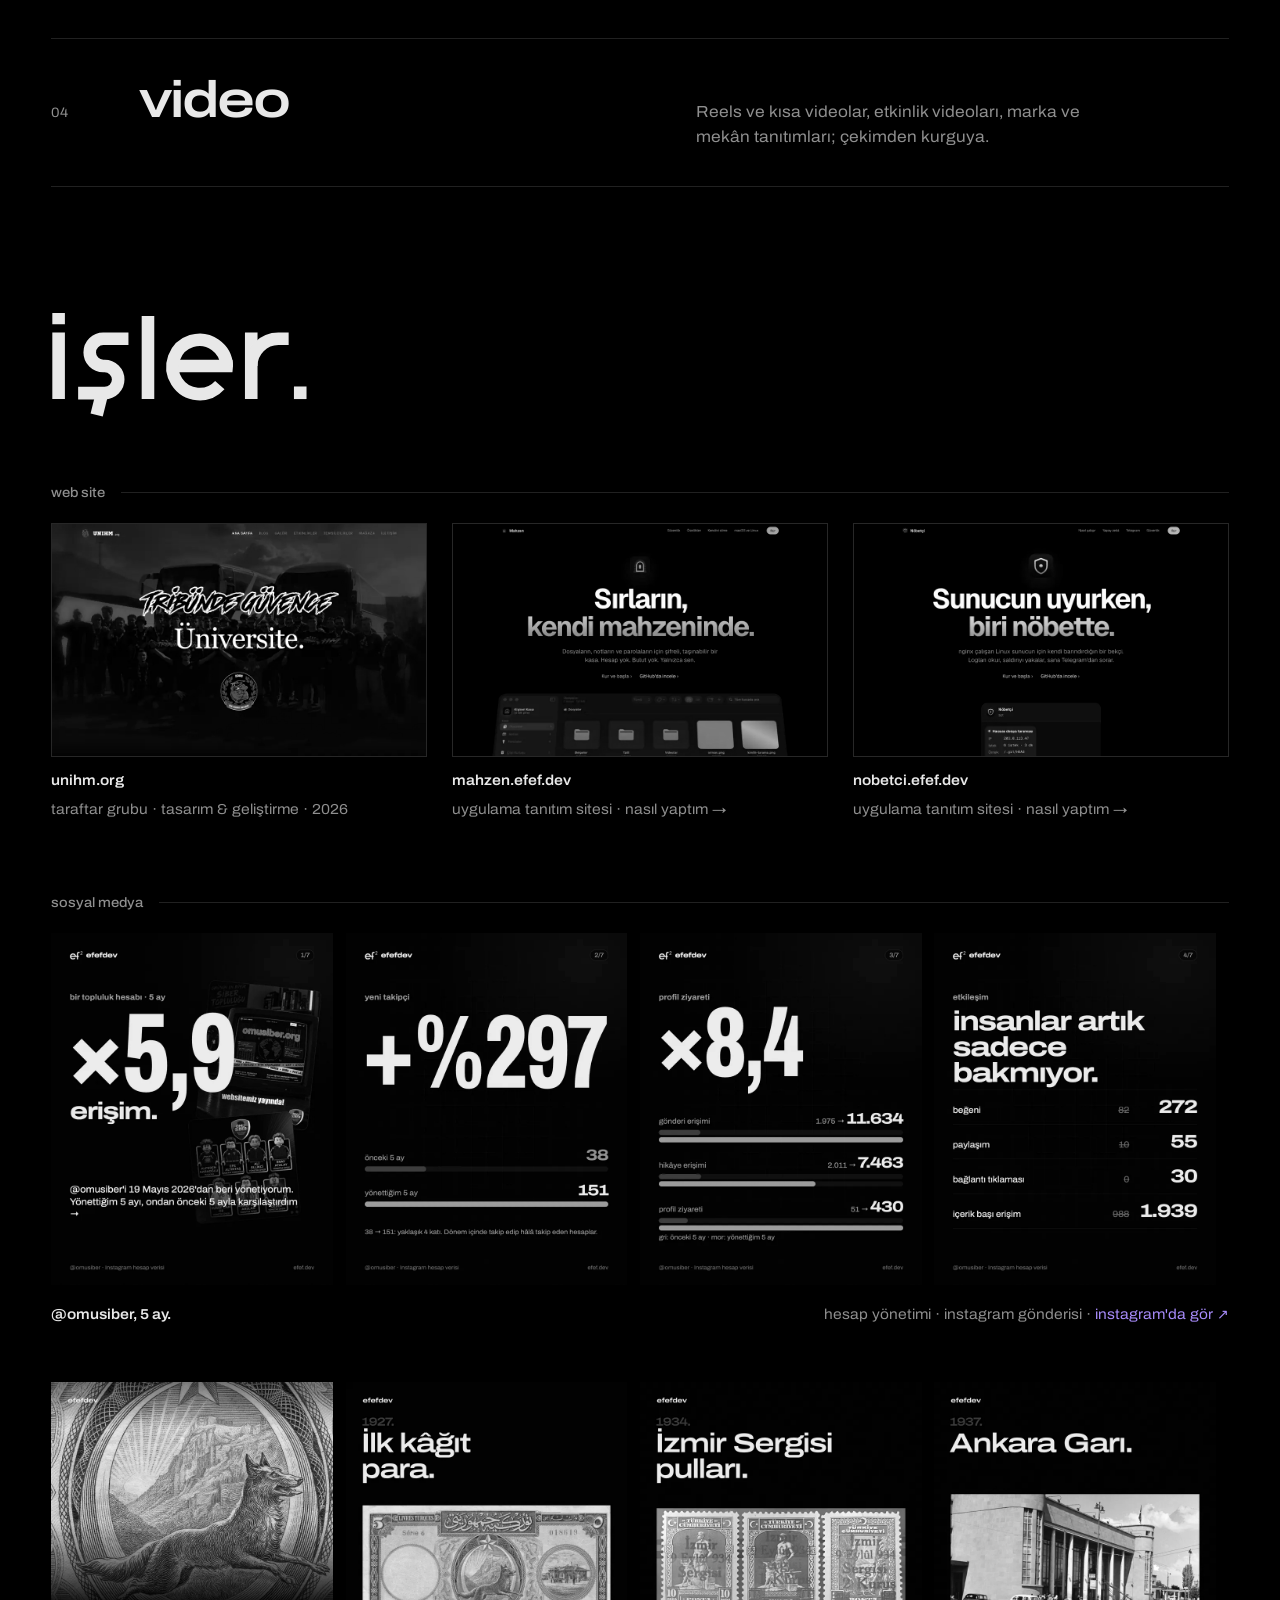
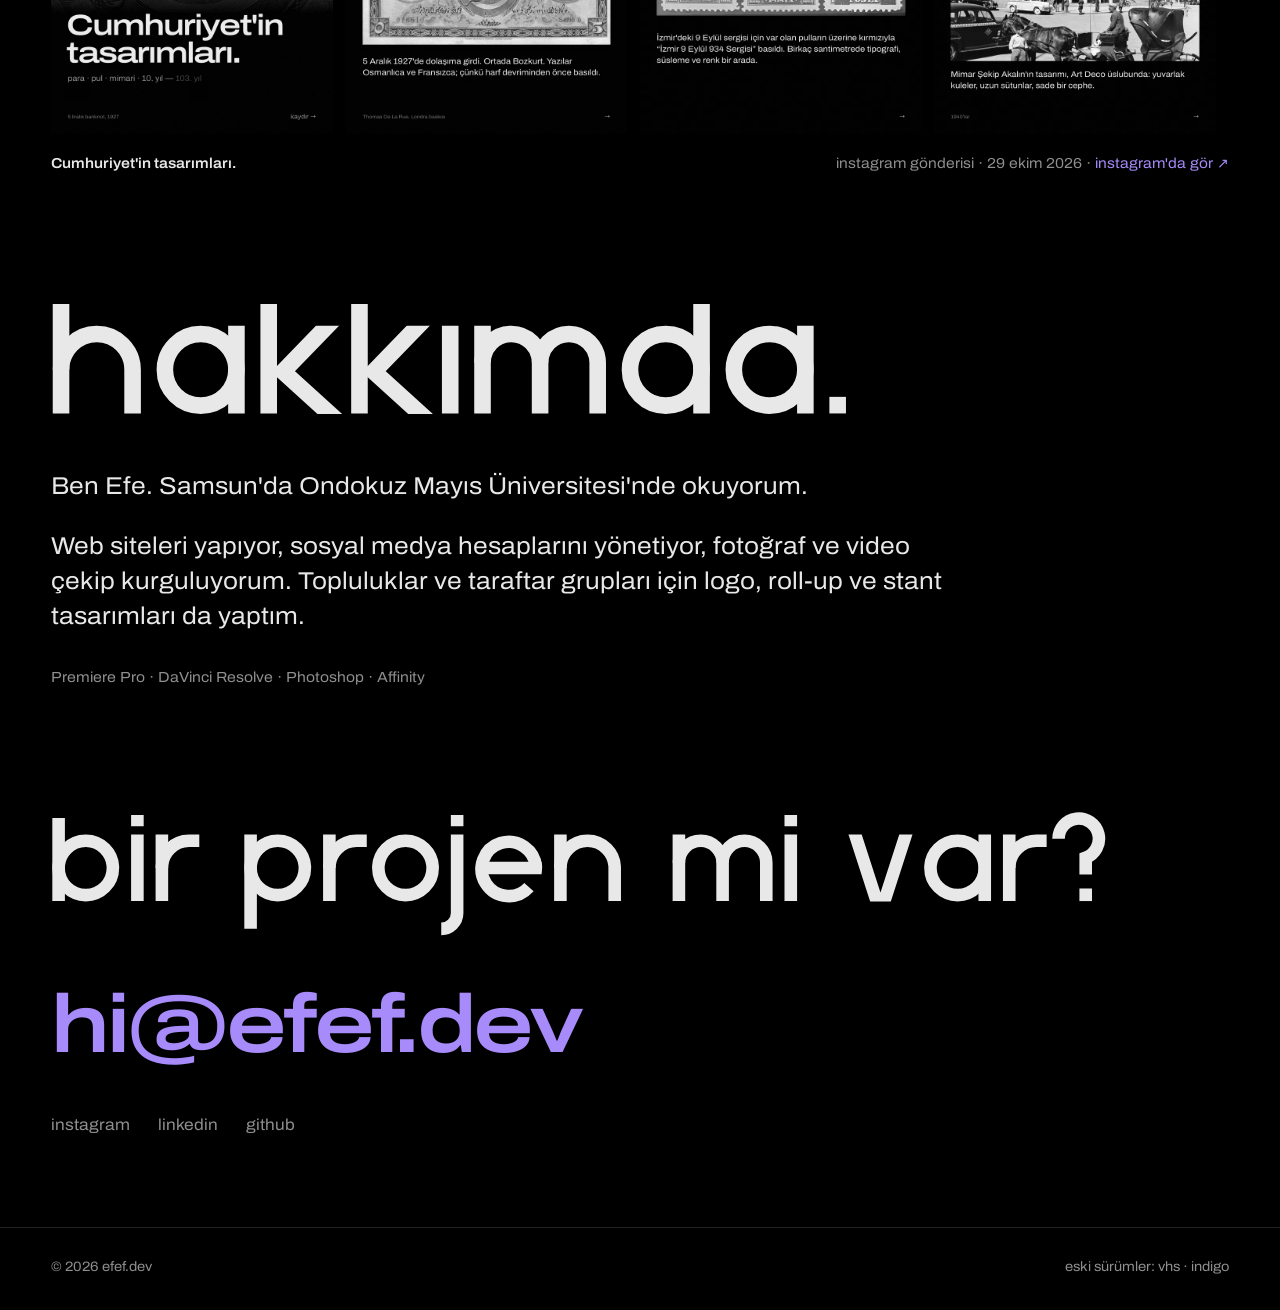
==== commit e11087ba: "Softbox yalnız telefonda: giriş bitince kurulur, düşük çözünürlük, ışık durunca çizmez, telefon yeti" ====
--- a/index.html
+++ b/index.html
@@ -22,7 +22,7 @@
   <link rel="preconnect" href="https://fonts.gstatic.com" crossorigin />
   <link href="https://fonts.googleapis.com/css2?family=Archivo:wdth,wght@100..125,400..700&display=swap" rel="stylesheet" />
   <link rel="preload" as="image" href="/img/v4/portre-1200.webp" imagesrcset="/img/v4/portre-1200.webp 1200w, /img/v4/portre.webp 2000w" imagesizes="(min-aspect-ratio: 1/1) 100vh, (max-aspect-ratio: 4/5) 155vw, 100vw" fetchpriority="high" />
-  <link rel="stylesheet" href="/site.css?v=436f80cc" />
+  <link rel="stylesheet" href="/site.css?v=9afd2321" />
   <script>if(!location.hash&&!matchMedia("(prefers-reduced-motion: reduce)").matches){history.scrollRestoration="manual";document.documentElement.classList.add("giris");setTimeout(function(){document.documentElement.classList.remove("giris")},4000)}</script>
 </head>
 <body>
@@ -158,6 +158,7 @@
   <script src="/ef2-animasyon.js?v=1624373b"></script>
   <script src="/giris.js?v=7cd7f000"></script>
   <script src="/ef-cizgi.js?v=f30a2086"></script>
+  <script src="/isik.js?v=6317441a"></script>
   <script src="/ekler.js?v=04ad15f0"></script>
   <script src="/site.js?v=0954f9c0"></script>
 </body>
--- a/site.css
+++ b/site.css
@@ -193,6 +193,18 @@
 #giris svg, #giris img { position: absolute; left: 0; top: 0; transform-origin: 0 0; }
 #giris img { max-width: none; object-fit: cover; }   /* başın kopyası telefonda ekrandan geniş (155vw): genel img kuralı sıkıştırmasın */
 
+/* ---------- ışık sahnesi (isik.js, yalnız telefonda): portre, yazı ve baş kesiti tek tuvalde ---------- */
+.isik-sahne { position: absolute; inset: 0; z-index: 2; width: 100%; height: 100%; pointer-events: none; }
+html.isik .hero .ph, html.isik .hero .word { visibility: hidden; }
+.isik-ipucu { position: absolute; z-index: 3; left: var(--pad); bottom: 104px; display: flex; align-items: center; gap: 10px; font-size: 0.75rem; color: var(--muted); white-space: nowrap; }
+.isik-ipucu .nokta { width: 7px; height: 7px; border-radius: 50%; background: #fff; box-shadow: 0 0 12px 4px rgba(255, 244, 230, 0.5); animation: nabiz 2.4s ease-in-out infinite; }
+@keyframes nabiz { 50% { opacity: 0.35; } }
+@media (max-width: 640px) {
+  /* telefonda baş ekranı kaplar: yazı başın arkasında kaybolmasın, göğsün önüne iner */
+  .word { top: calc(var(--s) * 0.8 - 92vw * 0.2003); width: 92vw; }
+  .word-svg { width: 92vw; margin: 0 auto; }
+}
+
 /* ef çizgi başlıklar (ekler.js): yazı karakteri ef² geometrisinden; bölüme gelince harf harf çizilir */
 .sec-title.baslik { line-height: 0; }
 .sec-title.baslik svg { display: block; height: clamp(46px, 9vw, 120px); width: auto; max-width: 100%; overflow: visible; }
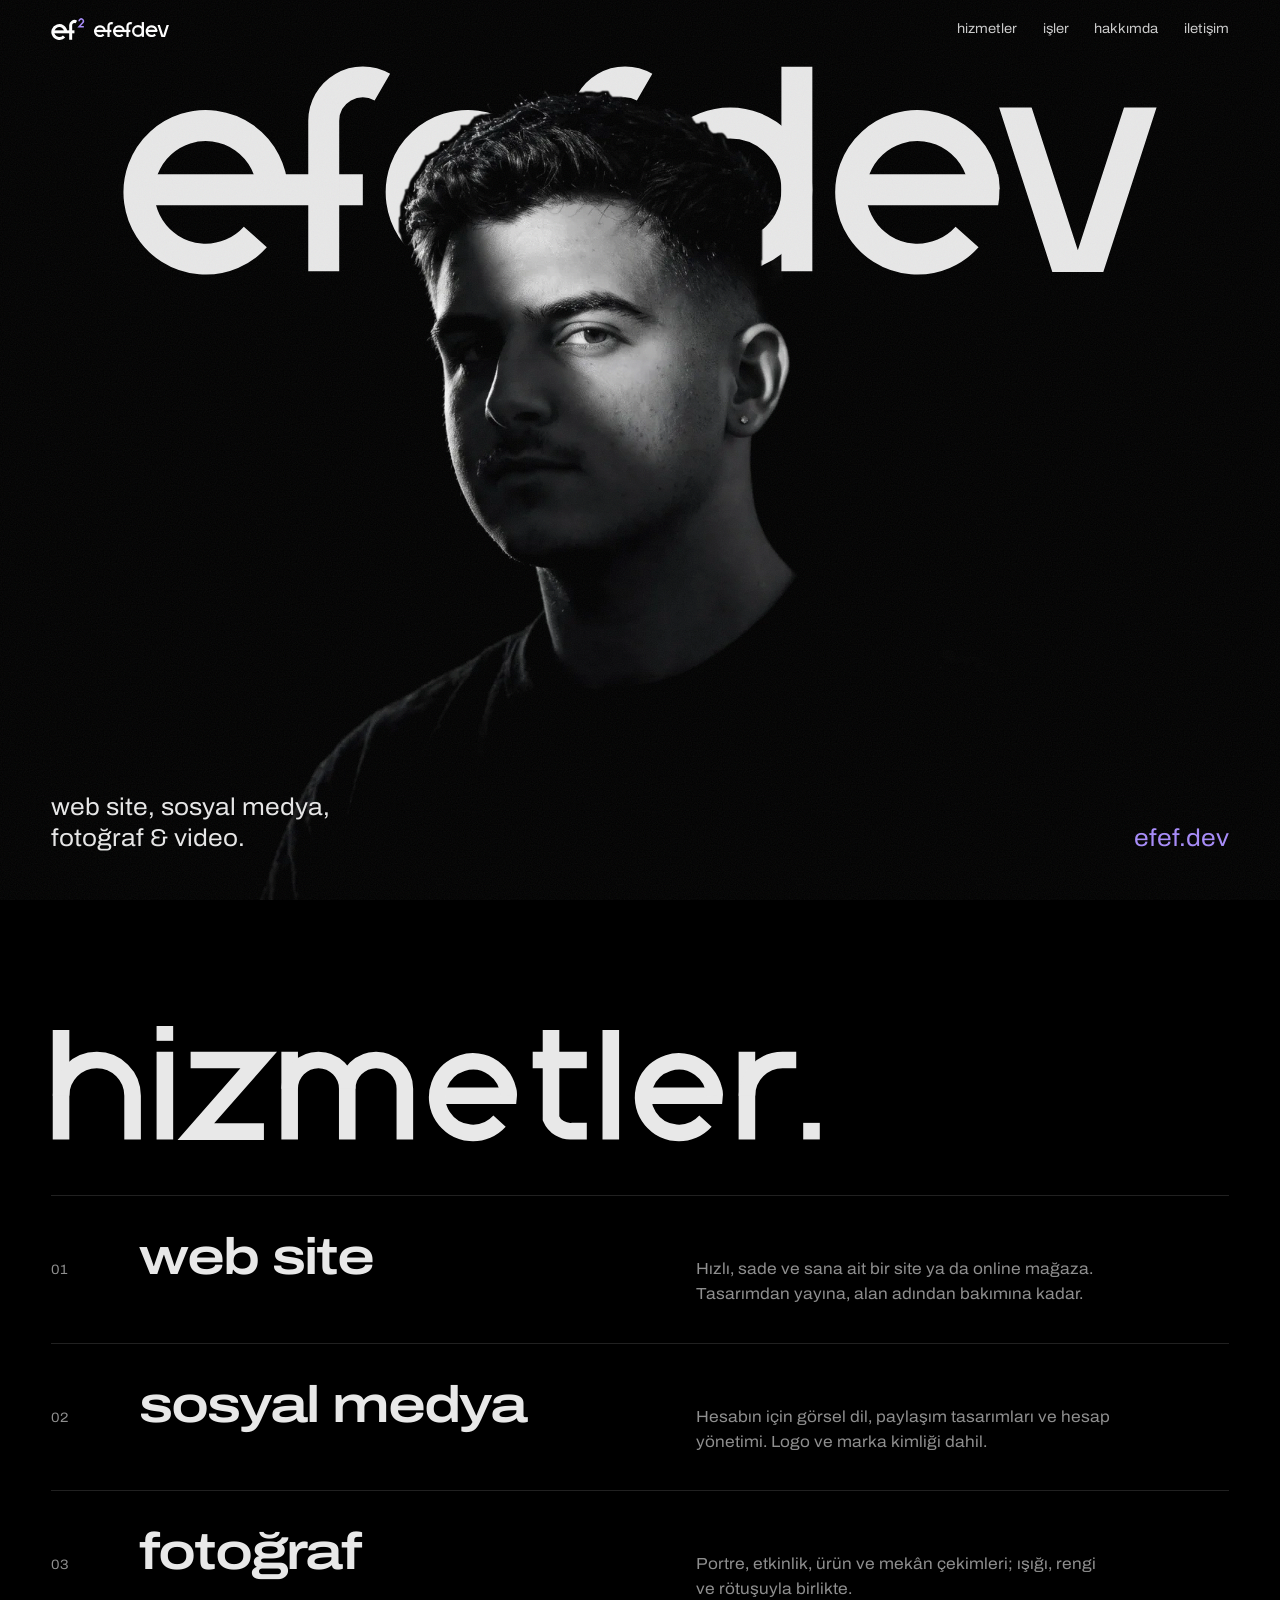
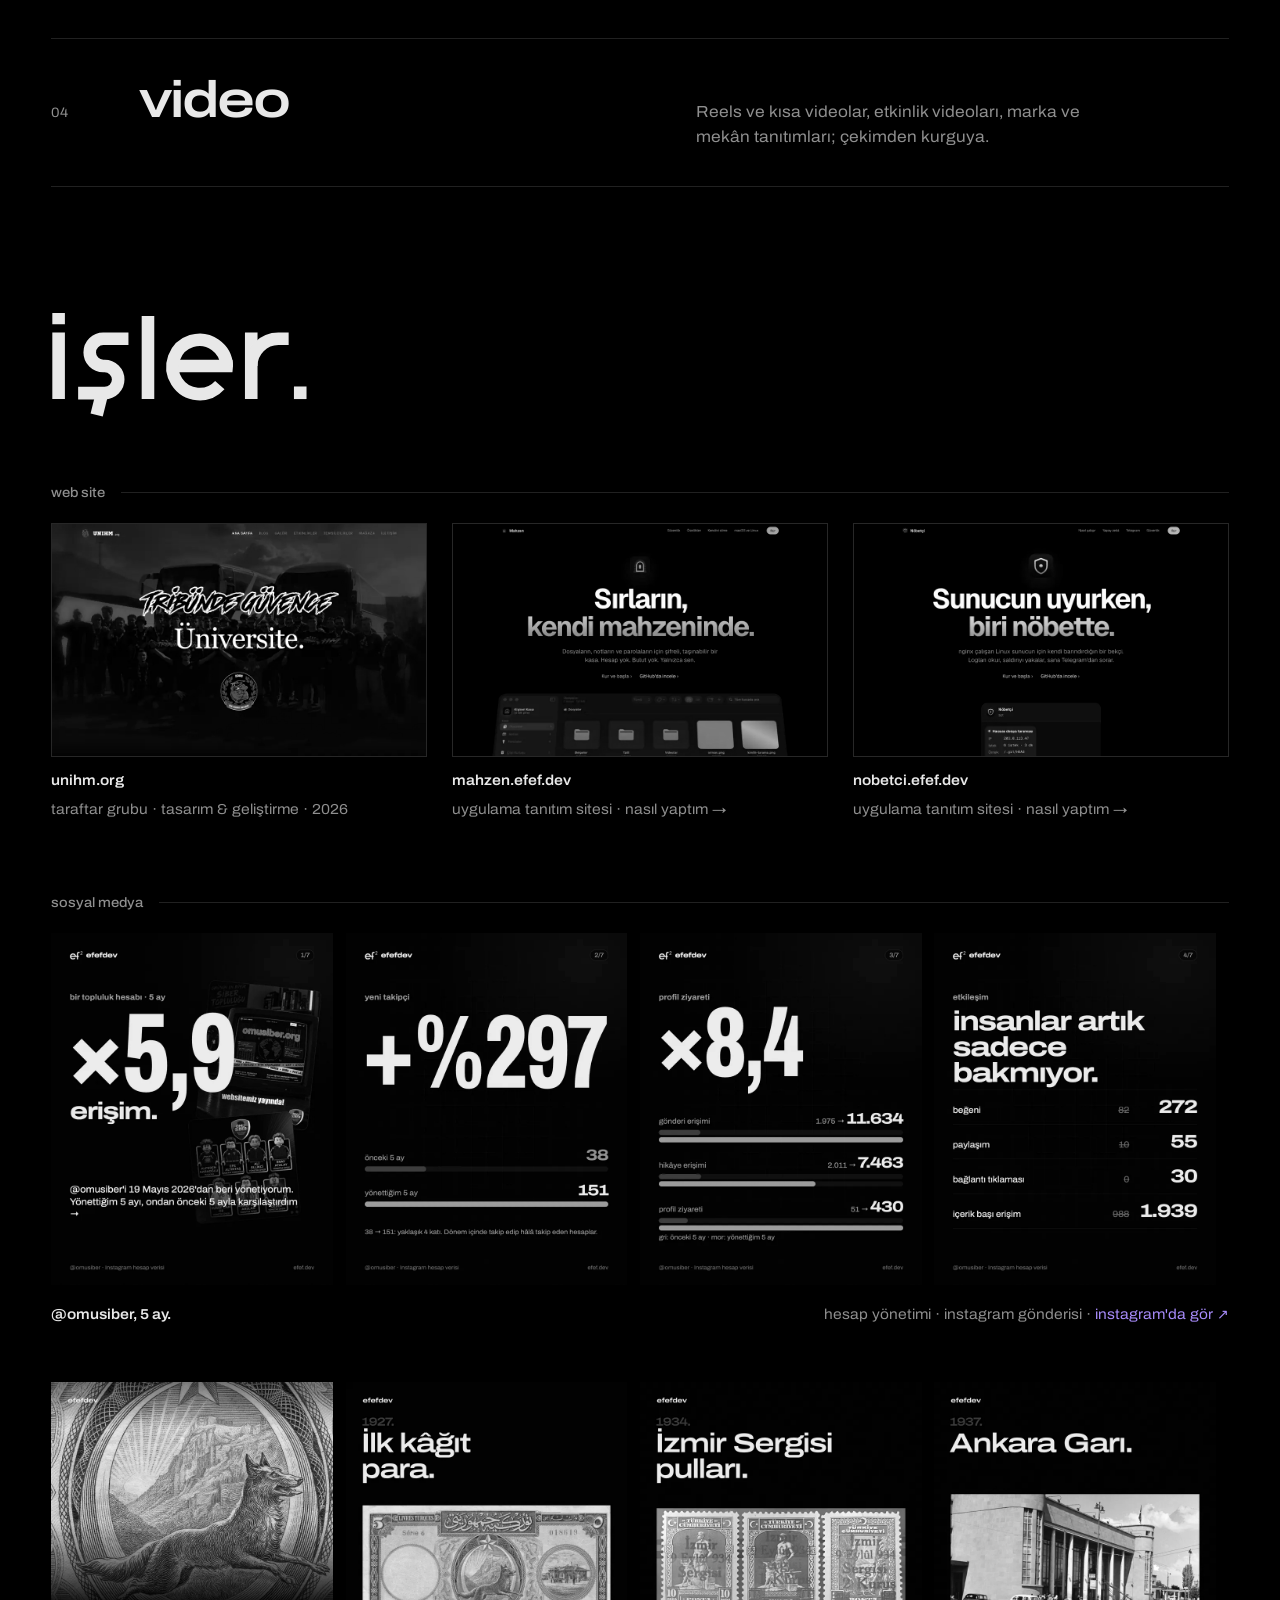
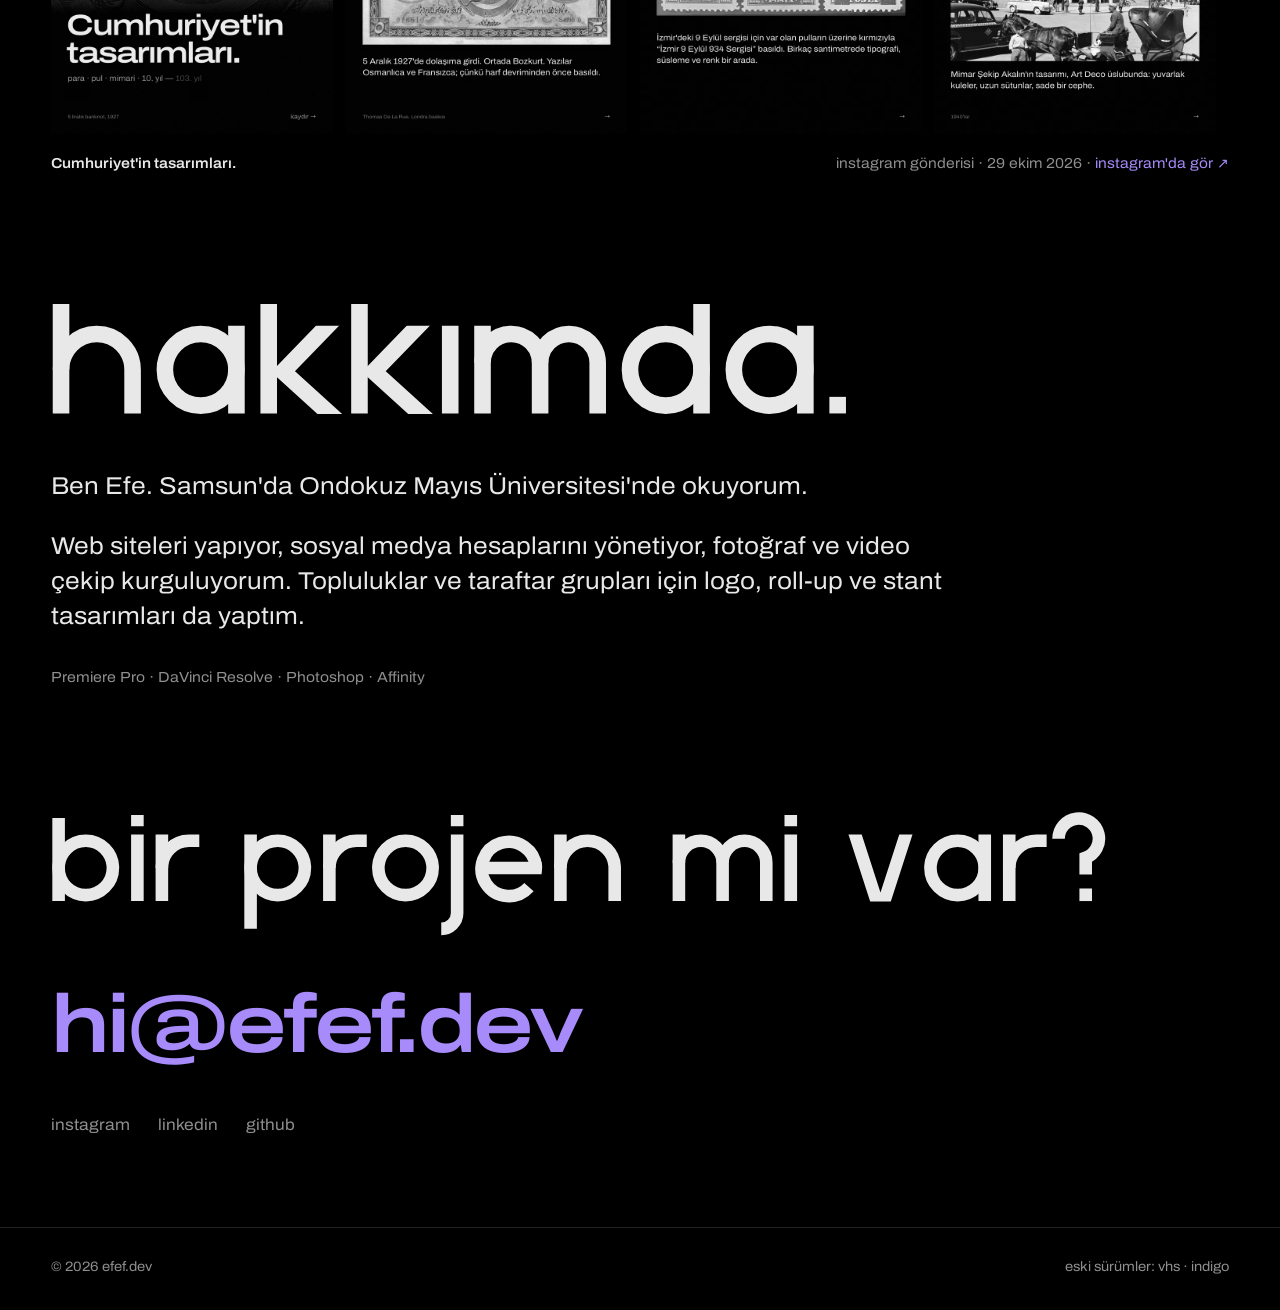
==== commit 5e19f505: "Softbox pil tasarrufu modunda da açık kalır (yalnız 20 karenin altında söner)" ====
--- a/index.html
+++ b/index.html
@@ -158,7 +158,7 @@
   <script src="/ef2-animasyon.js?v=1624373b"></script>
   <script src="/giris.js?v=7cd7f000"></script>
   <script src="/ef-cizgi.js?v=f30a2086"></script>
-  <script src="/isik.js?v=6317441a"></script>
+  <script src="/isik.js?v=910447bd"></script>
   <script src="/ekler.js?v=04ad15f0"></script>
   <script src="/site.js?v=0954f9c0"></script>
 </body>
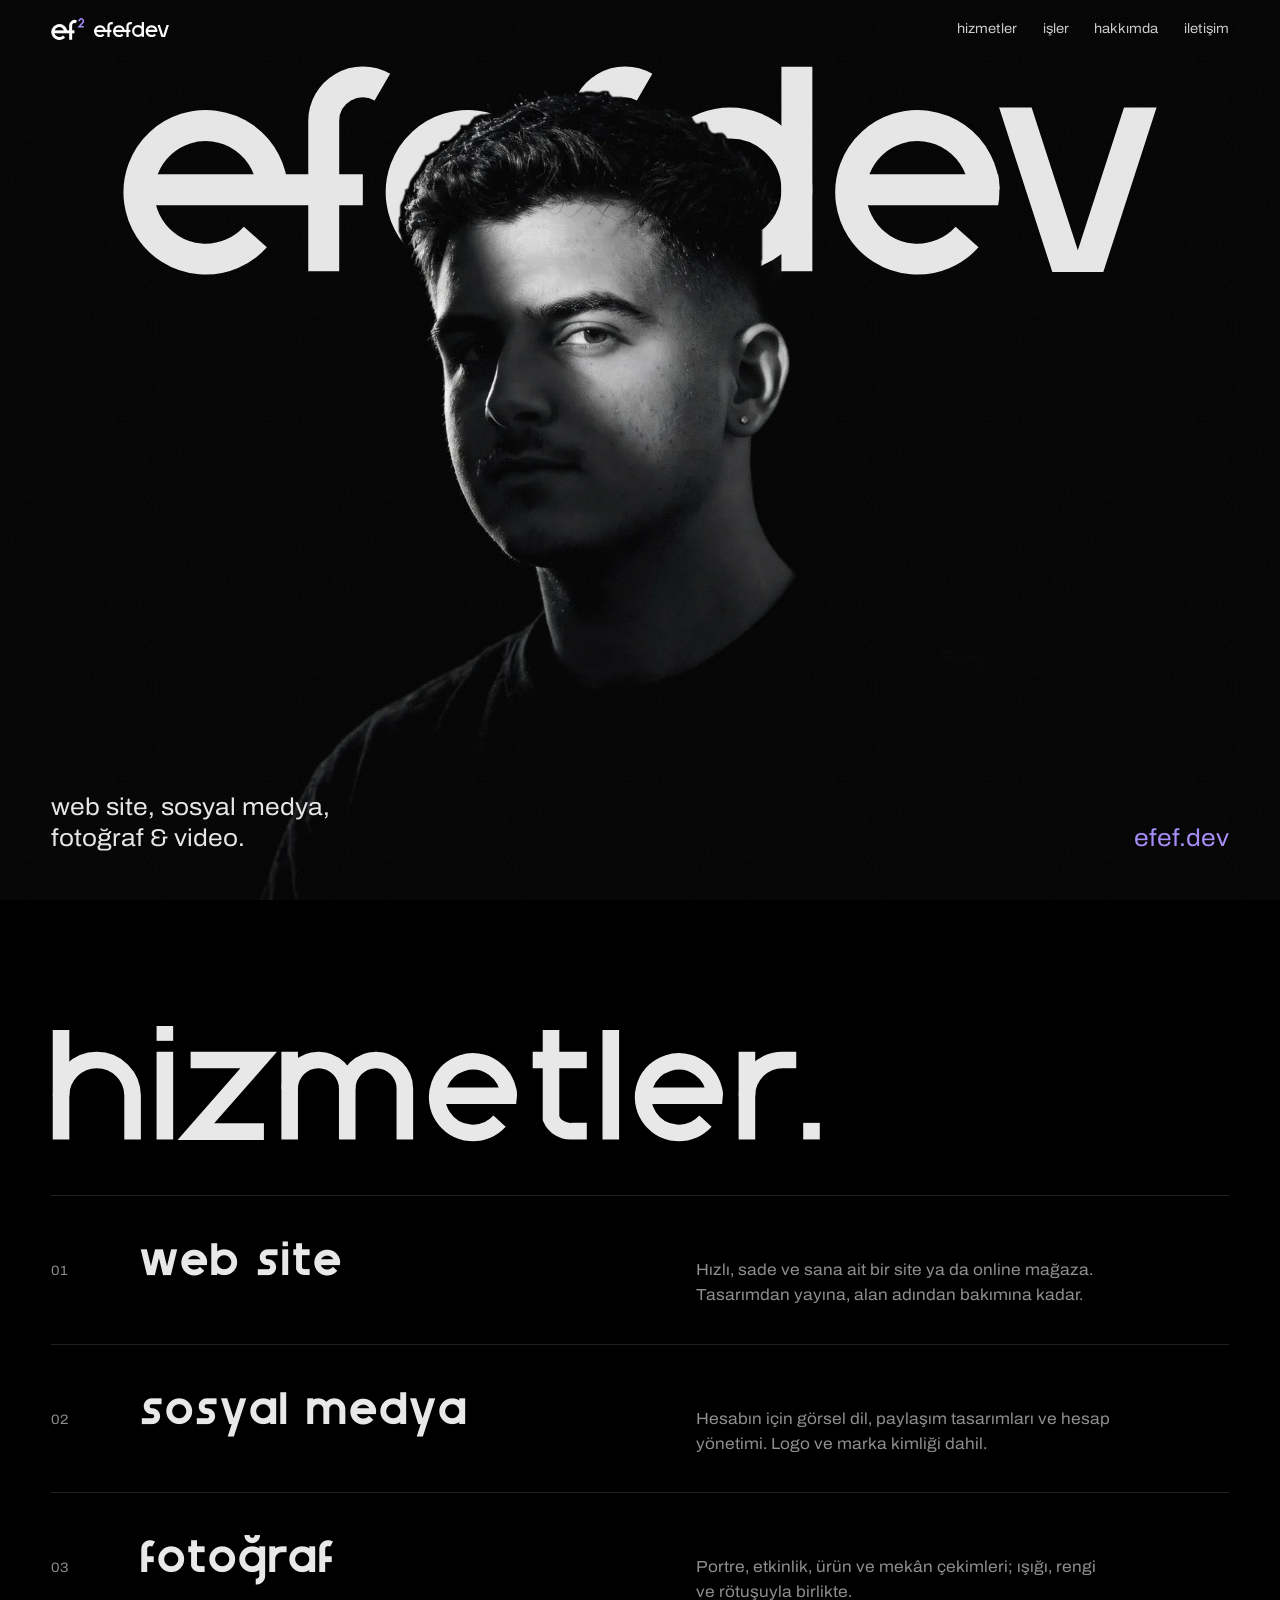
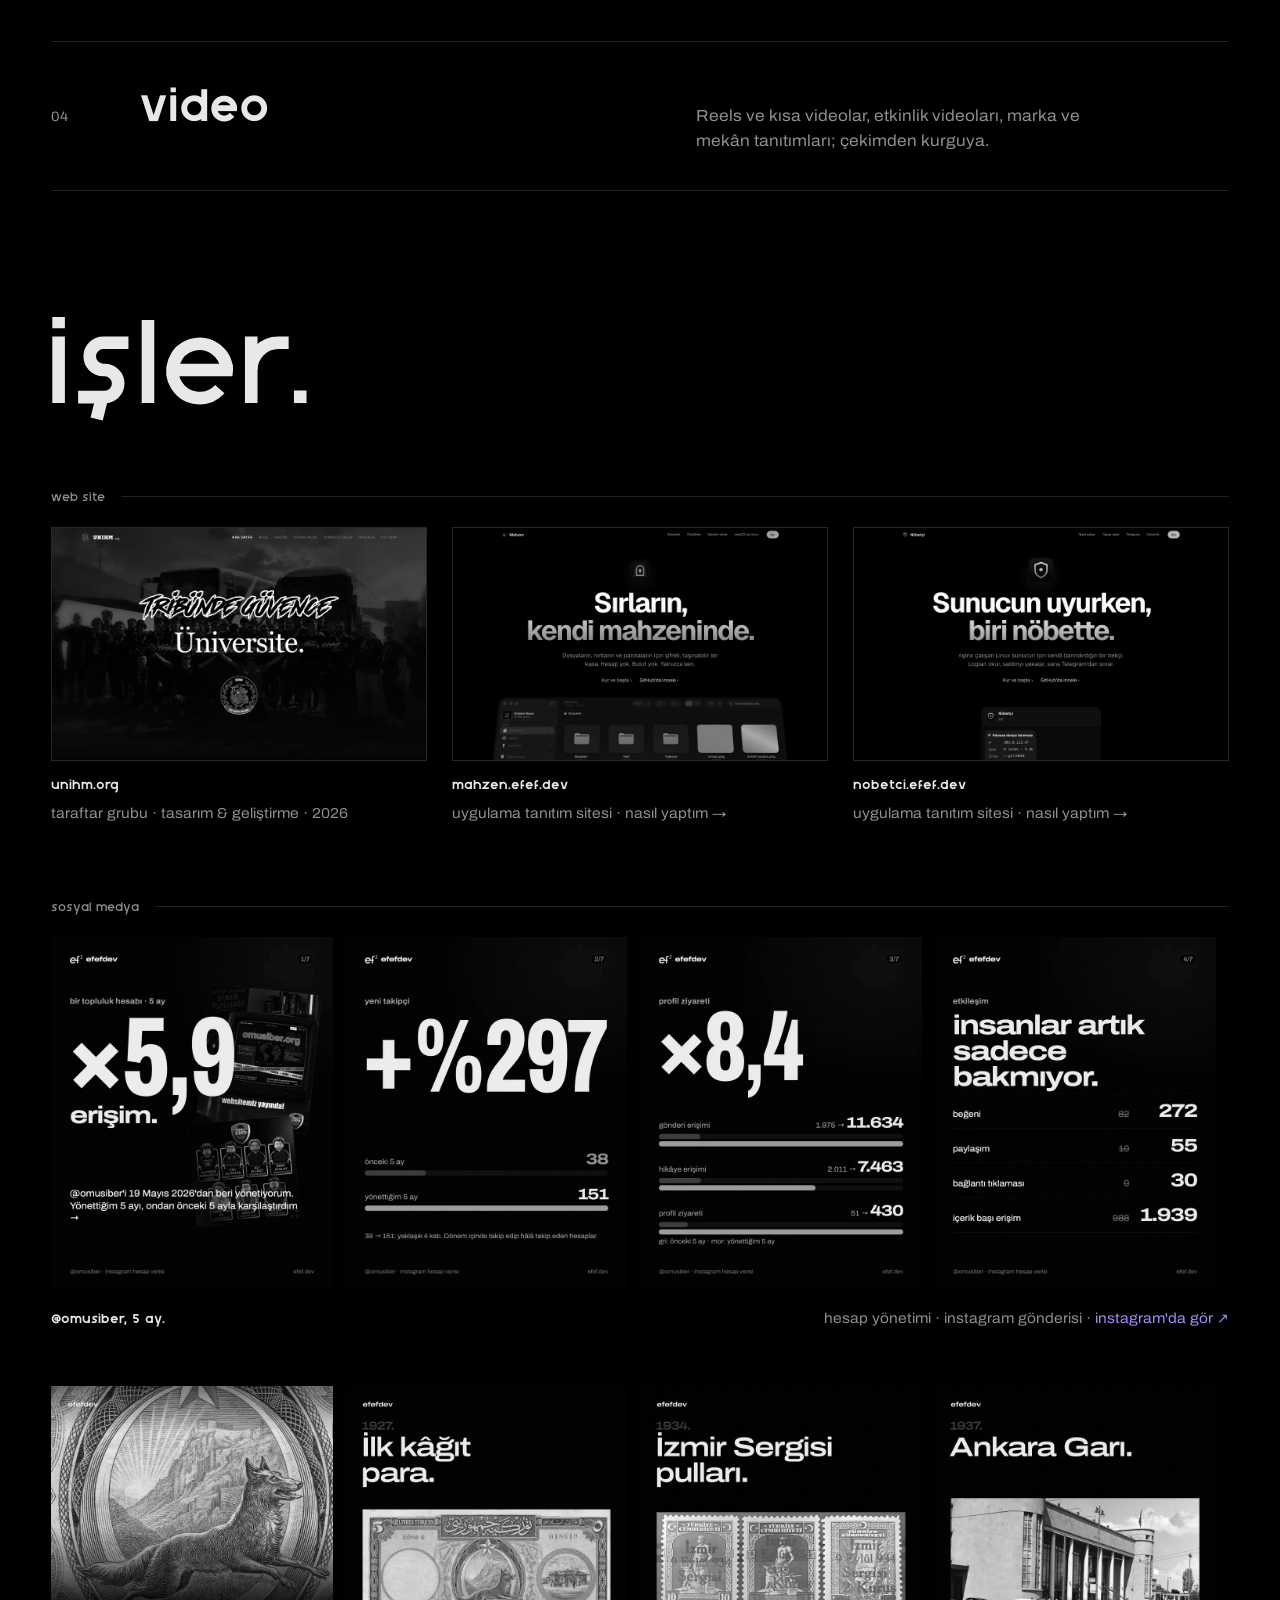
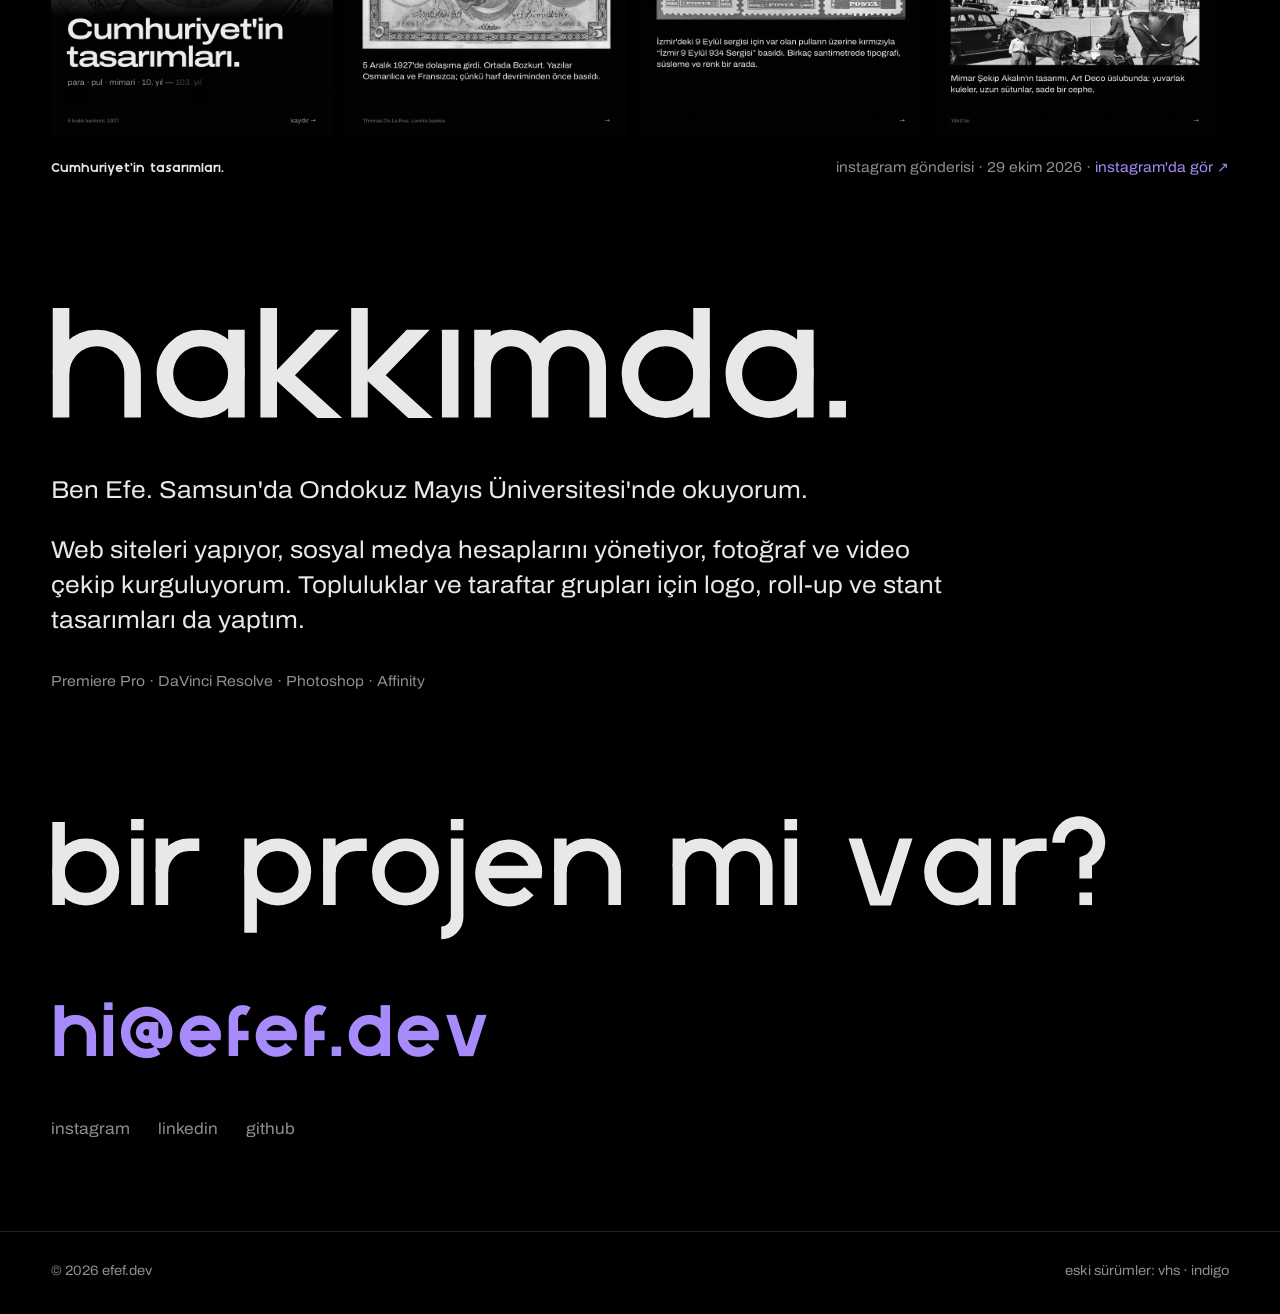
==== commit 401e7c4b: "Kalın yazılar ef çizgi fontuyla (düz metin Archivo'da kalır)" ====
--- a/index.html
+++ b/index.html
@@ -23,6 +23,7 @@
   <link href="https://fonts.googleapis.com/css2?family=Archivo:wdth,wght@100..125,400..700&display=swap" rel="stylesheet" />
   <link rel="preload" as="image" href="/img/v4/portre-1200.webp" imagesrcset="/img/v4/portre-1200.webp 1200w, /img/v4/portre.webp 2000w" imagesizes="(min-aspect-ratio: 1/1) 100vh, (max-aspect-ratio: 4/5) 155vw, 100vw" fetchpriority="high" />
   <link rel="stylesheet" href="/site.css?v=9afd2321" />
+  <link rel="stylesheet" href="/ef-yazi.css?v=2" />
   <script>if(!location.hash&&!matchMedia("(prefers-reduced-motion: reduce)").matches){history.scrollRestoration="manual";document.documentElement.classList.add("giris");setTimeout(function(){document.documentElement.classList.remove("giris")},4000)}</script>
 </head>
 <body>
--- a/ef-yazi.css
+++ b/ef-yazi.css
@@ -0,0 +1,10 @@
+/* deneme: kalın yazılar ef çizgi (font/), düz metin Archivo'da kalır (ince ef çizgi küçük boyda zor okunuyor).
+   Bizim Regular Archivo'nunkinden kalın olduğu için ağırlıklar bir basamak aşağı eşlenir: 500 → Regular,
+   600 → Medium, 700 → Bold. Geri almak için bu dosyayı kaldır. */
+@font-face { font-family: "ef cizgi"; font-weight: 500; font-display: swap; src: url("/font/web/efcizgi-regular.woff2") format("woff2"); }
+@font-face { font-family: "ef cizgi"; font-weight: 600; font-display: swap; src: url("/font/web/efcizgi-medium.woff2") format("woff2"); }
+@font-face { font-family: "ef cizgi"; font-weight: 700; font-display: swap; src: url("/font/web/efcizgi-bold.woff2") format("woff2"); }
+.nav-logo, .services h3, .group, .work-meta b, .mail, .case-hero h1, .case-h, .decision h3, .spec th, .spec strong,
+.prose strong, .toast, b, strong { font-family: "ef cizgi", var(--wide); }
+/* Archivo'nun sıkı harf aralığı bu fontta harfleri birbirine yapıştırır */
+.nav-logo, .services h3, .mail, .case-hero h1, .case-h, .decision h3 { letter-spacing: 0; }
